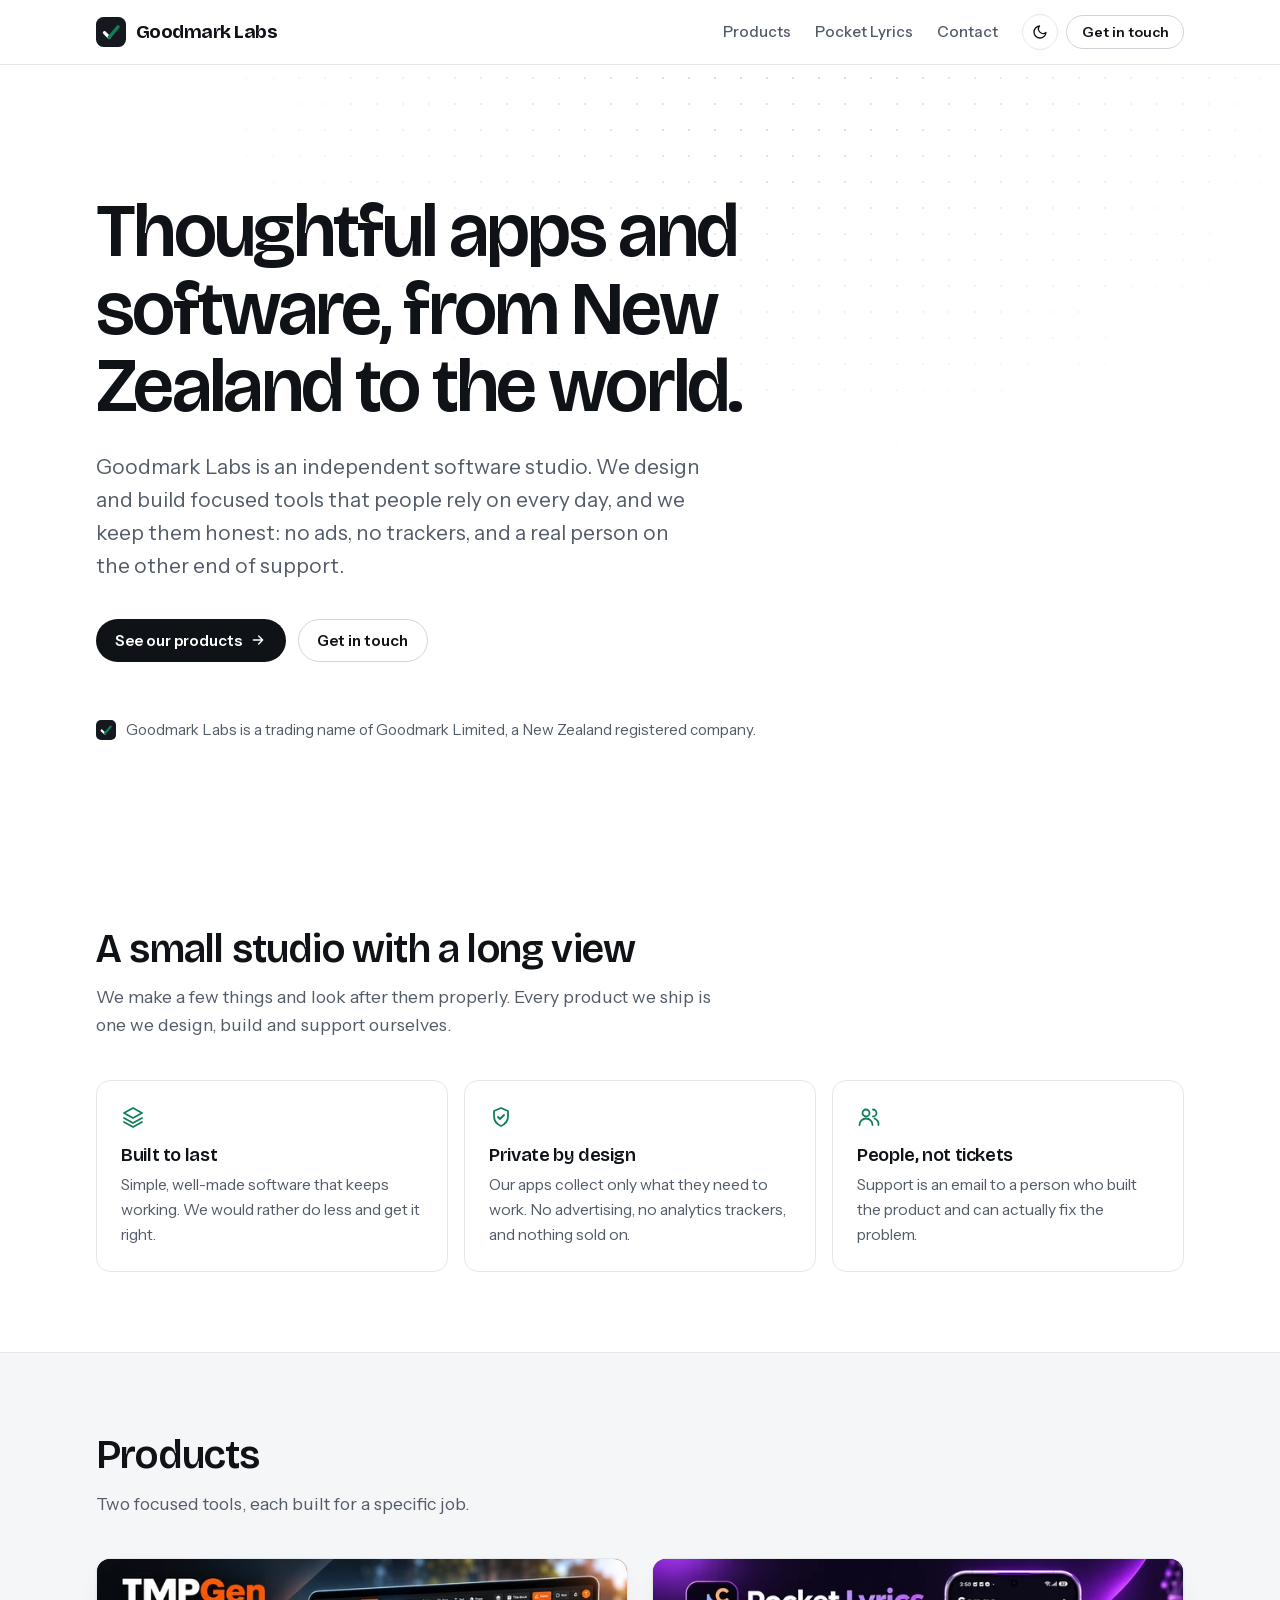
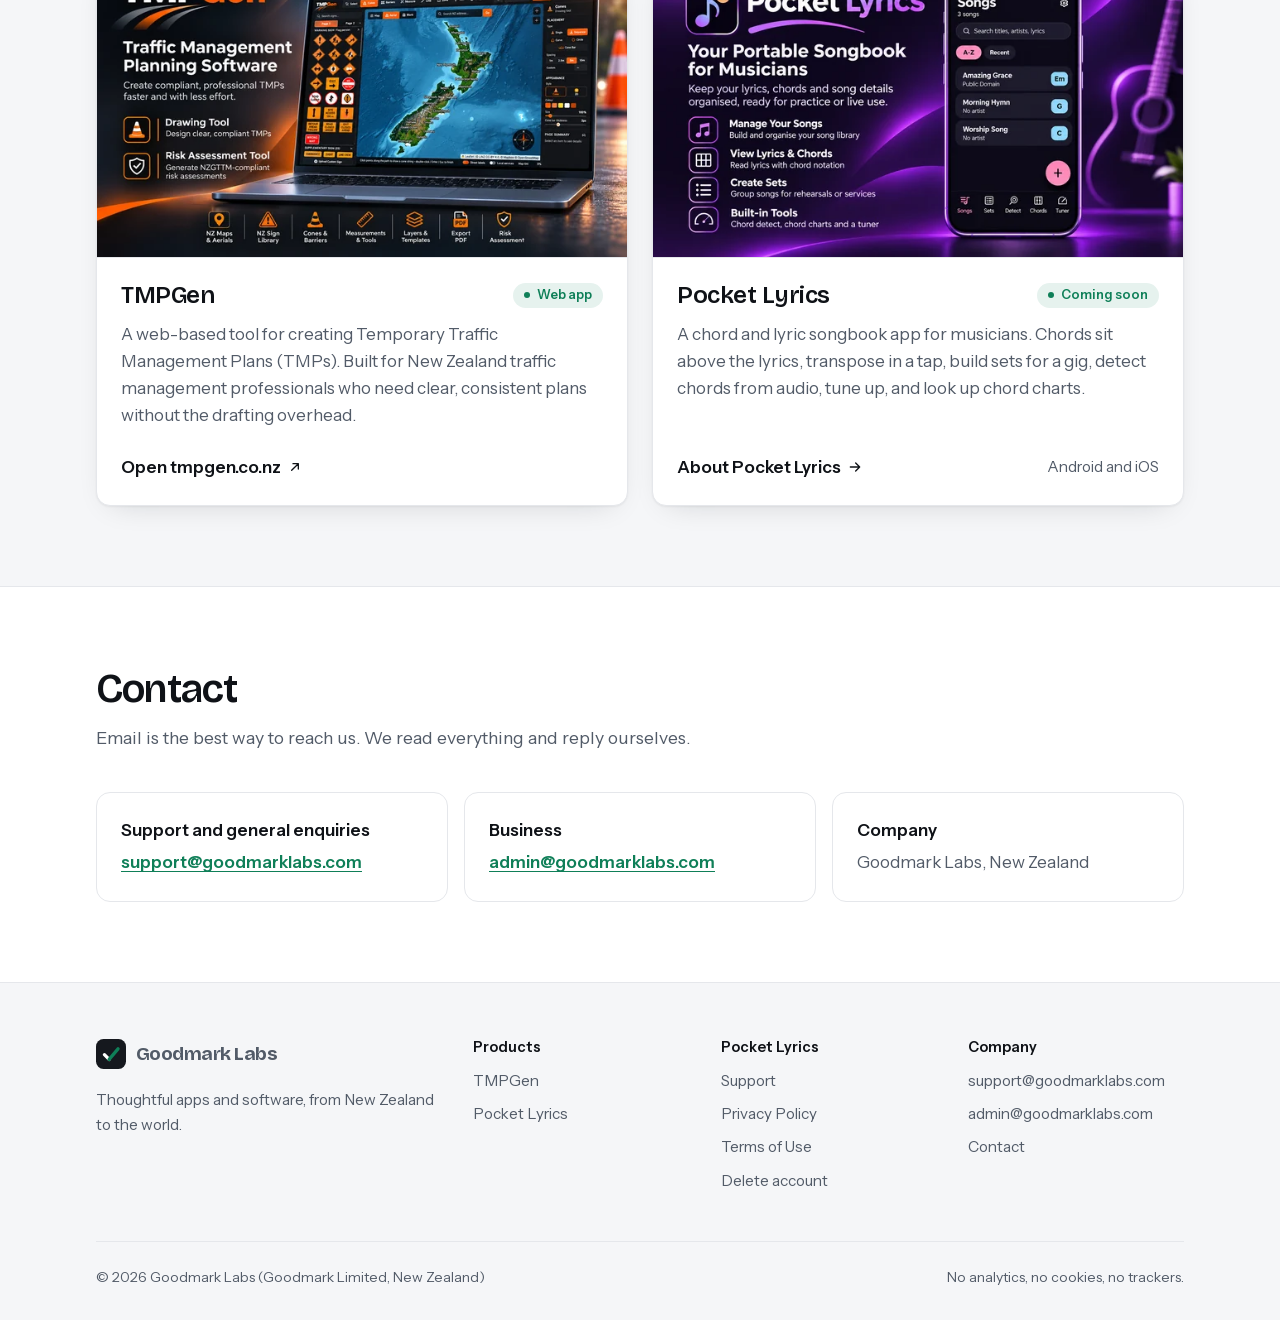
==== index.html @ 32b4519e "Use the Goodmark Labs brand name and publish via GitHub Pages - Call the studio "Goodmark Labs" in t" ====
<!DOCTYPE html>
<html lang="en-NZ">
<head>
  <meta charset="utf-8">
  <meta name="viewport" content="width=device-width, initial-scale=1">
  <title>Goodmark Labs – apps and software from New Zealand</title>
  <meta name="description" content="Goodmark Labs is an independent New Zealand software studio. We build TMPGen for temporary traffic management plans and the Pocket Lyrics songbook app.">
  <link rel="canonical" href="https://goodmarklabs.com/">
  <meta name="color-scheme" content="light dark">
  <meta name="theme-color" content="#ffffff" media="(prefers-color-scheme: light)">
  <meta name="theme-color" content="#0b0d11" media="(prefers-color-scheme: dark)">
  <meta property="og:title" content="Goodmark Labs – apps and software from New Zealand">
  <meta property="og:description" content="Goodmark Labs is an independent New Zealand software studio. We build TMPGen for temporary traffic management plans and the Pocket Lyrics songbook app.">
  <meta property="og:url" content="https://goodmarklabs.com/">
  <meta property="og:image" content="https://goodmarklabs.com/assets/icon-512.png">
  <link rel="icon" href="/favicon.ico" sizes="48x48">
  <link rel="icon" href="/assets/favicon.svg" type="image/svg+xml">
  <link rel="apple-touch-icon" href="/assets/apple-touch-icon.png">
  <link rel="preload" href="/assets/fonts/BricolageGrotesque.woff2" as="font" type="font/woff2" crossorigin>
  <link rel="preload" href="/assets/fonts/InstrumentSans.woff2" as="font" type="font/woff2" crossorigin>
  <script>/* Apply a saved light/dark choice before paint. Stored only in this browser; nothing is sent anywhere. */
  (function(){try{var t=localStorage.getItem("theme");if(t==="light"||t==="dark")document.documentElement.setAttribute("data-theme",t)}catch(e){}})();</script>
  <link rel="stylesheet" href="/assets/site.css?v=20261105">
</head>
<body>
  <a class="skip-link" href="#main">Skip to content</a>
  <header class="site-header">
    <div class="wrap">
      <a class="brand" href="/"><svg class="mark" aria-hidden="true" viewBox="0 0 64 64"><rect class="mark-bg" width="64" height="64" rx="16"/><path class="mark-tick" d="M18 33.5 L28 43.5" fill="none" stroke-width="7" stroke-linecap="round"/><path class="mark-tick-2" d="M28 43.5 L47 21" fill="none" stroke-width="7" stroke-linecap="round"/></svg>Goodmark Labs</a>
      <nav class="site-nav" aria-label="Main">
        <ul>
          <li><a href="/#products">Products</a></li>
          <li><a href="/pocket-lyrics/">Pocket Lyrics</a></li>
          <li><a href="/#contact">Contact</a></li>
        </ul>
      </nav>
      <div class="header-actions">
        <button class="theme-toggle" id="theme-toggle" type="button" aria-label="Switch to dark mode"><svg class="icon-sun" aria-hidden="true" viewBox="0 0 24 24" fill="none" stroke="currentColor" stroke-width="2" stroke-linecap="round"><circle cx="12" cy="12" r="4"/><path d="M12 2v2M12 20v2M4.9 4.9l1.4 1.4M17.7 17.7l1.4 1.4M2 12h2M20 12h2M4.9 19.1l1.4-1.4M17.7 6.3l1.4-1.4"/></svg><svg class="icon-moon" aria-hidden="true" viewBox="0 0 24 24" fill="none" stroke="currentColor" stroke-width="2" stroke-linecap="round" stroke-linejoin="round"><path d="M21 12.8A9 9 0 1 1 11.2 3a7 7 0 0 0 9.8 9.8z"/></svg></button>
        <a class="btn btn-ghost btn-sm" href="mailto:support@goodmarklabs.com">Get in touch</a>
      </div>
    </div>
  </header>
  <main id="main">
    <section class="hero">
      <div class="wrap">
        <h1>Thoughtful apps and software, from New Zealand to the world.</h1>
        <p class="lede">Goodmark Labs is an independent software studio. We design and build focused tools that people rely on every day, and we keep them honest: no ads, no trackers, and a real person on the other end of support.</p>
        <div class="actions">
          <a class="btn btn-primary" href="#products">See our products <svg aria-hidden="true" viewBox="0 0 24 24" fill="none" stroke="currentColor" stroke-width="2" stroke-linecap="round" stroke-linejoin="round"><path d="M5 12h14M13 6l6 6-6 6"/></svg></a>
          <a class="btn btn-ghost" href="mailto:support@goodmarklabs.com">Get in touch</a>
        </div>
        <p class="hero-note"><svg class="mark" aria-hidden="true" viewBox="0 0 64 64"><rect class="mark-bg" width="64" height="64" rx="16"/><path class="mark-tick" d="M18 33.5 L28 43.5" fill="none" stroke-width="7" stroke-linecap="round"/><path class="mark-tick-2" d="M28 43.5 L47 21" fill="none" stroke-width="7" stroke-linecap="round"/></svg> Goodmark Labs is a trading name of Goodmark Limited, a New Zealand registered company.</p>
      </div>
    </section>

    <section class="section" id="about" aria-labelledby="about-h">
      <div class="wrap">
        <div class="section-head">
          <h2 id="about-h">A small studio with a long view</h2>
          <p>We make a few things and look after them properly. Every product we ship is one we design, build and support ourselves.</p>
        </div>
        <ul class="principles">
          <li><svg aria-hidden="true" viewBox="0 0 24 24" fill="none" stroke="currentColor" stroke-width="1.8" stroke-linecap="round" stroke-linejoin="round"><path d="M12 3l9 5-9 5-9-5z"/><path d="M3 13l9 5 9-5"/><path d="M3 17l9 5 9-5"/></svg><h3>Built to last</h3><p>Simple, well-made software that keeps working. We would rather do less and get it right.</p></li>
          <li><svg aria-hidden="true" viewBox="0 0 24 24" fill="none" stroke="currentColor" stroke-width="1.8" stroke-linecap="round" stroke-linejoin="round"><path d="M12 3l7 3v5c0 5-3.5 8.5-7 10-3.5-1.5-7-5-7-10V6z"/><path d="M9 12l2 2 4-4"/></svg><h3>Private by design</h3><p>Our apps collect only what they need to work. No advertising, no analytics trackers, and nothing sold on.</p></li>
          <li><svg aria-hidden="true" viewBox="0 0 24 24" fill="none" stroke="currentColor" stroke-width="1.8" stroke-linecap="round" stroke-linejoin="round"><circle cx="9" cy="8" r="3.5"/><path d="M2.5 20a6.5 6.5 0 0 1 13 0"/><path d="M16 4.5a3.5 3.5 0 0 1 0 7"/><path d="M17.5 13.5a6.5 6.5 0 0 1 4 6.5"/></svg><h3>People, not tickets</h3><p>Support is an email to a person who built the product and can actually fix the problem.</p></li>
        </ul>
      </div>
    </section>

    <section class="section section-alt" id="products" aria-labelledby="products-h">
      <div class="wrap">
        <div class="section-head">
          <h2 id="products-h">Products</h2>
          <p>Two focused tools, each built for a specific job.</p>
        </div>
        <ul class="products">
          <li class="product product--tmpgen">
            <div class="product-art"><picture><source type="image/webp" srcset="/assets/img/tmpgen-640.webp 640w, /assets/img/tmpgen-960.webp 960w, /assets/img/tmpgen-1280.webp 1280w, /assets/img/tmpgen-1664.webp 1664w" sizes="(min-width: 72rem) 33.25rem, (min-width: 48rem) calc(50vw - 2.75rem), calc(100vw - 2.5rem)"><img src="/assets/img/tmpgen-1280.jpg" srcset="/assets/img/tmpgen-640.jpg 640w, /assets/img/tmpgen-1280.jpg 1280w" sizes="(min-width: 72rem) 33.25rem, (min-width: 48rem) calc(50vw - 2.75rem), calc(100vw - 2.5rem)" width="1664" height="936" alt="TMPGen on a laptop: a map of New Zealand with a traffic sign library, cone placement tools and a risk assessment tool." loading="lazy" decoding="async"></picture></div>
            <div class="product-body">
              <div class="product-title"><h3>TMPGen</h3><span class="pill">Web app</span></div>
              <p>A web-based tool for creating Temporary Traffic Management Plans (TMPs). Built for New Zealand traffic management professionals who need clear, consistent plans without the drafting overhead.</p>
              <div class="product-foot">
                <a class="arrow-link stretch" href="https://tmpgen.co.nz">Open tmpgen.co.nz <svg aria-hidden="true" viewBox="0 0 24 24" fill="none" stroke="currentColor" stroke-width="2" stroke-linecap="round" stroke-linejoin="round"><path d="M7 17L17 7M9 7h8v8"/></svg></a>
              </div>
            </div>
          </li>
          <li class="product product--pl">
            <div class="product-art"><picture><source type="image/webp" srcset="/assets/img/pocket-lyrics-640.webp 640w, /assets/img/pocket-lyrics-960.webp 960w, /assets/img/pocket-lyrics-1280.webp 1280w, /assets/img/pocket-lyrics-1664.webp 1664w" sizes="(min-width: 72rem) 33.25rem, (min-width: 48rem) calc(50vw - 2.75rem), calc(100vw - 2.5rem)"><img src="/assets/img/pocket-lyrics-1280.jpg" srcset="/assets/img/pocket-lyrics-640.jpg 640w, /assets/img/pocket-lyrics-1280.jpg 1280w" sizes="(min-width: 72rem) 33.25rem, (min-width: 48rem) calc(50vw - 2.75rem), calc(100vw - 2.5rem)" width="1664" height="936" alt="A phone running Pocket Lyrics showing the song list, next to the app name and its main features: manage songs, view lyrics and chords, create sets, built-in tools." loading="lazy" decoding="async"></picture></div>
            <div class="product-body">
              <div class="product-title"><h3>Pocket Lyrics</h3><span class="pill">Coming soon</span></div>
              <p>A chord and lyric songbook app for musicians. Chords sit above the lyrics, transpose in a tap, build sets for a gig, detect chords from audio, tune up, and look up chord charts.</p>
              <div class="product-foot">
                <a class="arrow-link stretch" href="/pocket-lyrics/">About Pocket Lyrics <svg aria-hidden="true" viewBox="0 0 24 24" fill="none" stroke="currentColor" stroke-width="2" stroke-linecap="round" stroke-linejoin="round"><path d="M5 12h14M13 6l6 6-6 6"/></svg></a>
                <span class="effective">Android and iOS</span>
              </div>
            </div>
          </li>
        </ul>
      </div>
    </section>

    <section class="section" id="contact" aria-labelledby="contact-h">
      <div class="wrap">
        <div class="section-head">
          <h2 id="contact-h">Contact</h2>
          <p>Email is the best way to reach us. We read everything and reply ourselves.</p>
        </div>
        <dl class="contact-grid">
          <div>
            <dt>Support and general enquiries</dt>
            <dd><a href="mailto:support@goodmarklabs.com">support@goodmarklabs.com</a></dd>
          </div>
          <div>
            <dt>Business</dt>
            <dd><a href="mailto:admin@goodmarklabs.com">admin@goodmarklabs.com</a></dd>
          </div>
          <div>
            <dt>Company</dt>
            <dd>Goodmark Labs, New Zealand</dd>
          </div>
        </dl>
      </div>
    </section>
  </main>
  <footer class="site-footer">
    <div class="wrap">
      <div class="footer-grid">
        <div class="footer-brand">
          <a class="brand" href="/"><svg class="mark" aria-hidden="true" viewBox="0 0 64 64"><rect class="mark-bg" width="64" height="64" rx="16"/><path class="mark-tick" d="M18 33.5 L28 43.5" fill="none" stroke-width="7" stroke-linecap="round"/><path class="mark-tick-2" d="M28 43.5 L47 21" fill="none" stroke-width="7" stroke-linecap="round"/></svg>Goodmark Labs</a>
          <p>Thoughtful apps and software, from New Zealand to the world.</p>
        </div>
        <div>
          <h4>Products</h4>
          <ul>
            <li><a href="https://tmpgen.co.nz">TMPGen</a></li>
            <li><a href="/pocket-lyrics/">Pocket Lyrics</a></li>
          </ul>
        </div>
        <div>
          <h4>Pocket Lyrics</h4>
          <ul>
            <li><a href="/pocket-lyrics/support/">Support</a></li>
            <li><a href="/pocket-lyrics/privacy/">Privacy Policy</a></li>
            <li><a href="/pocket-lyrics/terms/">Terms of Use</a></li>
            <li><a href="/pocket-lyrics/delete-account/">Delete account</a></li>
          </ul>
        </div>
        <div>
          <h4>Company</h4>
          <ul>
            <li><a href="mailto:support@goodmarklabs.com">support@goodmarklabs.com</a></li>
            <li><a href="mailto:admin@goodmarklabs.com">admin@goodmarklabs.com</a></li>
            <li><a href="/#contact">Contact</a></li>
          </ul>
        </div>
      </div>
      <div class="footer-bottom">
        <p>&copy; 2026 Goodmark Labs (Goodmark Limited, New Zealand)</p>
        <p>No analytics, no cookies, no trackers.</p>
      </div>
    </div>
  </footer>
  <script>/* Light/dark toggle. The choice is kept in this browser's localStorage only. */
  (function(){var b=document.getElementById("theme-toggle");if(!b)return;var r=document.documentElement;
  function dark(){var t=r.getAttribute("data-theme");return t?t==="dark":matchMedia("(prefers-color-scheme: dark)").matches}
  function label(){b.setAttribute("aria-label",dark()?"Switch to light mode":"Switch to dark mode")}
  b.addEventListener("click",function(){var n=dark()?"light":"dark";r.setAttribute("data-theme",n);try{localStorage.setItem("theme",n)}catch(e){}label()});label()})();</script>
</body>
</html>
---- assets/site.css ----
/* Goodmark Limited — site styles. Plain CSS, no build step. */

@font-face {
  font-family: "Bricolage Grotesque";
  src: url("/assets/fonts/BricolageGrotesque.woff2") format("woff2");
  font-weight: 200 800;
  font-stretch: 75% 100%;
  font-display: swap;
}
@font-face {
  font-family: "Instrument Sans";
  src: url("/assets/fonts/InstrumentSans.woff2") format("woff2");
  font-weight: 400 700;
  font-stretch: 75% 100%;
  font-display: swap;
}

:root {
  --bg: #ffffff;
  --bg-2: #f5f6f8;
  --surface: #ffffff;
  --text: #0f1217;
  --text-2: #525b68;
  --border: #e5e7eb;
  --border-2: #cfd4db;
  --accent: #0f7f58;
  --accent-ink: #ffffff;
  --accent-soft: rgba(15, 127, 88, 0.1);
  --logo-bg: #15181e;
  --logo-fg: #ffffff;
  --shadow: 0 1px 2px rgba(15, 18, 23, 0.05), 0 10px 30px -16px rgba(15, 18, 23, 0.2);
  --shadow-lg: 0 2px 4px rgba(15, 18, 23, 0.05), 0 24px 48px -20px rgba(15, 18, 23, 0.3);
  --pl-charcoal: #1c1d22;
  --pl-charcoal-2: #26272e;
  --pl-lavender: #c3b4f0;
  --pl-lavender-ink: #6650b4;
  --pl-peach: #fbc59c;
  --pl-peach-ink: #a2561f;
  --pl-text: #f3f1fa;
  --pl-muted: #b3b0c2;
  --font-display: "Bricolage Grotesque", "Helvetica Neue", Arial, sans-serif;
  --font-body: "Instrument Sans", -apple-system, BlinkMacSystemFont, "Segoe UI", Roboto, sans-serif;
  --radius: 14px;
  --radius-sm: 8px;
  --measure: 44rem;
  --wide: 72rem;
  color-scheme: light;
}

/* Dark theme: system preference unless the toggle overrides it */
@media (prefers-color-scheme: dark) {
  :root:not([data-theme="light"]) {
    --bg: #0b0d11;
    --bg-2: #10131a;
    --surface: #14181f;
    --text: #eceef2;
    --text-2: #9aa3b2;
    --border: #232832;
    --border-2: #333a47;
    --accent: #3fd49a;
    --accent-ink: #06140e;
    --accent-soft: rgba(63, 212, 154, 0.12);
    --logo-bg: #f2f3f5;
    --logo-fg: #15181e;
    --shadow: 0 1px 2px rgba(0, 0, 0, 0.4), 0 10px 30px -16px rgba(0, 0, 0, 0.6);
    --shadow-lg: 0 2px 4px rgba(0, 0, 0, 0.4), 0 24px 48px -20px rgba(0, 0, 0, 0.7);
    color-scheme: dark;
  }
}
:root[data-theme="dark"] {
  --bg: #0b0d11;
  --bg-2: #10131a;
  --surface: #14181f;
  --text: #eceef2;
  --text-2: #9aa3b2;
  --border: #232832;
  --border-2: #333a47;
  --accent: #3fd49a;
  --accent-ink: #06140e;
  --accent-soft: rgba(63, 212, 154, 0.12);
  --logo-bg: #f2f3f5;
  --logo-fg: #15181e;
  --shadow: 0 1px 2px rgba(0, 0, 0, 0.4), 0 10px 30px -16px rgba(0, 0, 0, 0.6);
  --shadow-lg: 0 2px 4px rgba(0, 0, 0, 0.4), 0 24px 48px -20px rgba(0, 0, 0, 0.7);
  color-scheme: dark;
}

/* ---------- Base ---------- */
*, *::before, *::after { box-sizing: border-box; }
html { -webkit-text-size-adjust: 100%; scroll-behavior: smooth; scroll-padding-top: 5rem; }
@media (prefers-reduced-motion: reduce) { html { scroll-behavior: auto; } }

body {
  margin: 0;
  background: var(--bg);
  color: var(--text);
  font-family: var(--font-body);
  font-size: 1.0625rem;
  line-height: 1.6;
  min-height: 100vh;
  display: flex;
  flex-direction: column;
  -webkit-font-smoothing: antialiased;
}
h1, h2, h3, h4 {
  font-family: var(--font-display);
  font-optical-sizing: auto;
  font-weight: 600;
  letter-spacing: -0.02em;
  line-height: 1.12;
  margin: 0;
  text-wrap: balance;
}
p { margin: 0; }
a { color: var(--accent); text-decoration-thickness: 1px; text-underline-offset: 0.18em; }
a:hover { text-decoration-thickness: 2px; }
:focus-visible { outline: 2px solid var(--accent); outline-offset: 3px; border-radius: 4px; }
img, svg { display: block; max-width: 100%; }
button { font: inherit; color: inherit; }

.skip-link {
  position: absolute; left: 1rem; top: -4rem; z-index: 50;
  background: var(--surface); color: var(--text);
  padding: 0.5rem 0.75rem; border: 1px solid var(--border); border-radius: var(--radius-sm);
}
.skip-link:focus { top: 1rem; }

.wrap { width: 100%; max-width: var(--wide); margin: 0 auto; padding: 0 1.25rem; }
@media (min-width: 48rem) { .wrap { padding: 0 2rem; } }

.lede { color: var(--text-2); font-size: 1.15rem; max-width: 36rem; }
.lede a { color: inherit; }

/* ---------- Buttons ---------- */
.btn {
  display: inline-flex; align-items: center; gap: 0.5rem;
  font-weight: 600; font-size: 0.95rem; line-height: 1;
  padding: 0.8rem 1.15rem; border-radius: 999px;
  text-decoration: none; border: 1px solid transparent;
  transition: transform 0.18s ease, background-color 0.18s ease, border-color 0.18s ease, box-shadow 0.18s ease;
  cursor: pointer;
}
.btn:hover { transform: translateY(-1px); text-decoration: none; }
.btn:active { transform: translateY(0); }
.btn-primary { background: var(--text); color: var(--bg); }
.btn-primary:hover { box-shadow: var(--shadow); }
.btn-ghost { background: transparent; color: var(--text); border-color: var(--border-2); }
.btn-ghost:hover { background: var(--bg-2); border-color: var(--text-2); }
.btn-sm { padding: 0.55rem 0.9rem; font-size: 0.875rem; }
.btn svg { width: 16px; height: 16px; }

.arrow-link {
  display: inline-flex; align-items: center; gap: 0.35rem;
  font-weight: 600; text-decoration: none; color: var(--text);
}
.arrow-link svg { width: 16px; height: 16px; transition: transform 0.18s ease; }
.arrow-link:hover svg { transform: translateX(3px); }
.arrow-link:hover { text-decoration: underline; }

.pill {
  display: inline-flex; align-items: center; gap: 0.4rem;
  font-size: 0.8rem; font-weight: 600; line-height: 1;
  padding: 0.4rem 0.7rem; border-radius: 999px;
  background: var(--accent-soft); color: var(--accent);
}
.pill::before { content: ""; width: 6px; height: 6px; border-radius: 50%; background: currentColor; }

/* ---------- Header ---------- */
.site-header {
  position: sticky; top: 0; z-index: 20;
  background: color-mix(in srgb, var(--bg) 82%, transparent);
  -webkit-backdrop-filter: saturate(160%) blur(12px);
  backdrop-filter: saturate(160%) blur(12px);
  border-bottom: 1px solid var(--border);
}
@supports not (background: color-mix(in srgb, red 50%, blue)) { .site-header { background: var(--bg); } }
.site-header .wrap {
  display: flex; flex-wrap: wrap; align-items: center; gap: 0.5rem 1.5rem;
  min-height: 4rem; padding-top: 0.6rem; padding-bottom: 0.6rem;
}
.brand {
  display: inline-flex; align-items: center; gap: 0.6rem;
  color: var(--text); text-decoration: none;
  font-family: var(--font-display); font-weight: 700; font-size: 1.2rem; letter-spacing: -0.025em;
  margin-right: auto;
}
.brand .mark { width: 30px; height: 30px; }
.mark .mark-bg { fill: var(--logo-bg); }
.mark .mark-tick { stroke: var(--logo-fg); }
.mark .mark-tick-2 { stroke: var(--accent); }
.site-nav ul { list-style: none; margin: 0; padding: 0; display: flex; flex-wrap: wrap; gap: 0.25rem 1.5rem; }
.site-nav a { color: var(--text-2); text-decoration: none; font-size: 0.95rem; font-weight: 500; transition: color 0.15s ease; }
.site-nav a:hover, .site-nav a[aria-current="page"] { color: var(--text); }
.header-actions { display: flex; align-items: center; gap: 0.5rem; }
@media (max-width: 40rem) { .header-actions .btn { display: none; } }

.theme-toggle {
  width: 36px; height: 36px; border-radius: 999px;
  border: 1px solid var(--border); background: transparent;
  display: inline-grid; place-items: center; cursor: pointer;
  transition: background-color 0.15s ease, border-color 0.15s ease;
}
.theme-toggle:hover { background: var(--bg-2); border-color: var(--border-2); }
.theme-toggle svg { width: 16px; height: 16px; grid-area: 1 / 1; }
.theme-toggle .icon-sun { display: none; }
@media (prefers-color-scheme: dark) {
  :root:not([data-theme="light"]) .theme-toggle .icon-sun { display: block; }
  :root:not([data-theme="light"]) .theme-toggle .icon-moon { display: none; }
}
:root[data-theme="dark"] .theme-toggle .icon-sun { display: block; }
:root[data-theme="dark"] .theme-toggle .icon-moon { display: none; }

main { flex: 1; }

/* ---------- Home: hero ---------- */
.hero {
  position: relative; overflow: hidden;
  padding: 6rem 0 5rem;
}
@media (min-width: 48rem) { .hero { padding: 8rem 0 6.5rem; } }
.hero::before {
  content: ""; position: absolute; inset: 0; z-index: 0; pointer-events: none;
  background-image: radial-gradient(var(--border-2) 1px, transparent 1.5px);
  background-size: 26px 26px;
  -webkit-mask-image: radial-gradient(ellipse 70% 80% at 60% 0%, #000 10%, transparent 70%);
  mask-image: radial-gradient(ellipse 70% 80% at 60% 0%, #000 10%, transparent 70%);
  opacity: 0.7;
}
.hero .wrap { position: relative; z-index: 1; }
.hero h1 {
  font-size: clamp(2.5rem, 1.4rem + 5vw, 4.75rem);
  font-weight: 600; letter-spacing: -0.035em; line-height: 1.02;
  max-width: 16ch; margin-bottom: 1.5rem;
}
.hero .lede { font-size: clamp(1.1rem, 1rem + 0.5vw, 1.3rem); max-width: 38rem; margin-bottom: 2.25rem; }
.hero .actions { display: flex; flex-wrap: wrap; gap: 0.75rem; }
.hero-note { margin-top: 3.5rem; color: var(--text-2); font-size: 0.95rem; display: flex; align-items: center; gap: 0.6rem; }
.hero-note .mark { width: 20px; height: 20px; }

@keyframes rise { from { opacity: 0; transform: translateY(14px); } to { opacity: 1; transform: none; } }
.hero .wrap > * { animation: rise 0.7s cubic-bezier(0.2, 0.7, 0.2, 1) both; }
.hero .wrap > :nth-child(2) { animation-delay: 0.08s; }
.hero .wrap > :nth-child(3) { animation-delay: 0.16s; }
.hero .wrap > :nth-child(4) { animation-delay: 0.3s; }
@media (prefers-reduced-motion: reduce) {
  .hero .wrap > * { animation: none; }
  .btn, .arrow-link svg, .product, .feature, .link-card { transition: none !important; }
}

/* ---------- Sections ---------- */
.section { padding: 5rem 0; }
.section + .section { border-top: 1px solid var(--border); }
.section-head { max-width: 40rem; margin-bottom: 2.5rem; }
.section-head h2 { font-size: clamp(1.75rem, 1.2rem + 2vw, 2.5rem); margin-bottom: 0.75rem; }
.section-head p { color: var(--text-2); font-size: 1.1rem; }
.section-alt { background: var(--bg-2); }

/* Principles */
.principles {
  list-style: none; margin: 0; padding: 0;
  display: grid; gap: 1rem;
  grid-template-columns: repeat(auto-fit, minmax(min(100%, 16rem), 1fr));
}
.principles li {
  padding: 1.5rem; border: 1px solid var(--border); border-radius: var(--radius); background: var(--surface);
}
.principles svg { width: 24px; height: 24px; color: var(--accent); margin-bottom: 1rem; }
.principles h3 { font-size: 1.15rem; margin-bottom: 0.4rem; }
.principles p { color: var(--text-2); font-size: 0.98rem; }

/* Product cards */
.products {
  list-style: none; margin: 0; padding: 0;
  display: grid; gap: 1.5rem;
  grid-template-columns: repeat(auto-fit, minmax(min(100%, 22rem), 1fr));
}
.product {
  position: relative; display: flex; flex-direction: column;
  border: 1px solid var(--border); border-radius: var(--radius); background: var(--surface);
  overflow: hidden; box-shadow: var(--shadow);
  transition: transform 0.25s cubic-bezier(0.2, 0.7, 0.2, 1), box-shadow 0.25s ease, border-color 0.25s ease;
}
.product:hover { transform: translateY(-3px); box-shadow: var(--shadow-lg); border-color: var(--border-2); }
/* Product image: shown whole, at its own 16:9 ratio, never stretched or cropped */
.product-art { background: var(--pl-charcoal); border-bottom: 1px solid var(--border); }
.product-art picture { display: block; }
.product-art img { display: block; width: 100%; height: auto; aspect-ratio: 16 / 9; object-fit: contain; }
.product-body { padding: 1.5rem; display: flex; flex-direction: column; gap: 0.75rem; flex: 1; }
.product-title { display: flex; align-items: center; justify-content: space-between; gap: 1rem; }
.product-title h3 { font-size: 1.5rem; }
.product-body p { color: var(--text-2); }
.product-foot { margin-top: auto; padding-top: 0.75rem; display: flex; flex-wrap: wrap; align-items: center; justify-content: space-between; gap: 0.75rem; }
.product .stretch::after { content: ""; position: absolute; inset: 0; }
.product .stretch { position: static; }
.product .stretch::after { z-index: 1; }
.product-foot > *:not(.stretch) { position: relative; z-index: 2; }

/* Contact */
.contact-grid {
  display: grid; gap: 1rem; margin: 0;
  grid-template-columns: repeat(auto-fit, minmax(min(100%, 16rem), 1fr));
}
.contact-grid > div { padding: 1.5rem; border: 1px solid var(--border); border-radius: var(--radius); background: var(--surface); }
.contact-grid dt { font-weight: 600; margin-bottom: 0.35rem; }
.contact-grid dd { margin: 0; color: var(--text-2); }
.contact-grid dd a { font-weight: 600; word-break: break-all; }

/* ---------- Footer ---------- */
.site-footer { border-top: 1px solid var(--border); background: var(--bg-2); padding: 3.5rem 0 2rem; font-size: 0.95rem; }
.footer-grid { display: grid; gap: 2.5rem 2rem; grid-template-columns: 1fr; margin-bottom: 3rem; }
@media (min-width: 48rem) { .footer-grid { grid-template-columns: 1.6fr 1fr 1fr 1fr; } }
.footer-brand p { color: var(--text-2); max-width: 22rem; margin-top: 0.75rem; }
.site-footer h4 { font-family: var(--font-body); font-size: 0.9rem; font-weight: 600; letter-spacing: 0; margin-bottom: 0.9rem; }
.site-footer ul { list-style: none; margin: 0; padding: 0; display: grid; gap: 0.55rem; }
.site-footer a { color: var(--text-2); text-decoration: none; }
.site-footer a:hover { color: var(--text); text-decoration: underline; }
.footer-bottom { border-top: 1px solid var(--border); padding-top: 1.5rem; display: flex; flex-wrap: wrap; justify-content: space-between; gap: 0.5rem 1.5rem; color: var(--text-2); font-size: 0.875rem; }
.footer-bottom p { text-wrap: balance; }

/* ---------- Pocket Lyrics page ---------- */
.pl-hero { background: var(--pl-charcoal); color: var(--pl-text); position: relative; overflow: hidden; }
.pl-hero::before {
  content: ""; position: absolute; inset: 0; pointer-events: none;
  background:
    radial-gradient(50% 60% at 15% 0%, rgba(195, 180, 240, 0.22), transparent 70%),
    radial-gradient(40% 50% at 90% 100%, rgba(251, 197, 156, 0.16), transparent 70%);
}
.pl-hero .wrap {
  position: relative; display: grid; gap: 3rem; align-items: center;
  padding-top: 5rem; padding-bottom: 5rem;
}
@media (min-width: 56rem) { .pl-hero .wrap { grid-template-columns: 1.1fr 0.9fr; padding-top: 6rem; padding-bottom: 6rem; } }
.pl-hero .crumbs, .pl-hero .crumbs a { color: var(--pl-muted); }
.pl-hero .app-icon { width: 72px; height: 72px; border-radius: 18px; box-shadow: 0 10px 30px -10px rgba(0, 0, 0, 0.6); margin-bottom: 1.5rem; }
.pl-hero h1 { font-size: clamp(2.5rem, 1.5rem + 4vw, 4rem); letter-spacing: -0.035em; margin-bottom: 1rem; color: #fff; }
.pl-hero .lede { color: var(--pl-muted); margin-bottom: 1.75rem; }
.pl-hero .actions { display: flex; flex-wrap: wrap; align-items: center; gap: 0.75rem; }
.pl-pill { background: rgba(251, 197, 156, 0.16); color: var(--pl-peach); }
.pl-hero .btn-ghost { color: #fff; border-color: rgba(255, 255, 255, 0.25); }
.pl-hero .btn-ghost:hover { background: rgba(255, 255, 255, 0.08); border-color: rgba(255, 255, 255, 0.5); }

.hero-shot {
  margin: 0; width: 100%; justify-self: center;
  border-radius: 18px; overflow: hidden; background: var(--pl-charcoal);
  border: 1px solid rgba(255, 255, 255, 0.12);
  box-shadow: 0 30px 60px -30px rgba(0, 0, 0, 0.8);
}
.hero-shot picture { display: block; }
.hero-shot img { display: block; width: 100%; height: auto; aspect-ratio: 16 / 9; object-fit: contain; }

.features {
  list-style: none; margin: 0; padding: 0;
  display: grid; gap: 1rem;
  grid-template-columns: repeat(auto-fit, minmax(min(100%, 15rem), 1fr));
}
@media (min-width: 56rem) { .features { grid-template-columns: repeat(3, 1fr); } }
.feature {
  padding: 1.5rem; border: 1px solid var(--border); border-radius: var(--radius); background: var(--surface);
  transition: border-color 0.2s ease, transform 0.2s ease;
}
.feature:hover { border-color: var(--pl-lavender-ink); transform: translateY(-2px); }
.feature svg { width: 26px; height: 26px; color: var(--pl-lavender-ink); margin-bottom: 1rem; }
.feature h3 { font-size: 1.1rem; margin-bottom: 0.35rem; }
.feature p { color: var(--text-2); font-size: 0.98rem; }
@media (prefers-color-scheme: dark) { :root:not([data-theme="light"]) .feature svg { color: var(--pl-lavender); } :root:not([data-theme="light"]) .feature:hover { border-color: var(--pl-lavender); } }
:root[data-theme="dark"] .feature svg { color: var(--pl-lavender); }
:root[data-theme="dark"] .feature:hover { border-color: var(--pl-lavender); }

.callout {
  background: var(--pl-charcoal); color: var(--pl-text);
  border-radius: var(--radius); padding: 2.5rem; position: relative; overflow: hidden;
  display: grid; gap: 1.5rem; align-items: center;
}
@media (min-width: 48rem) { .callout { grid-template-columns: 1fr auto; padding: 3rem; } }
.callout::before { content: ""; position: absolute; inset: 0; pointer-events: none; background: radial-gradient(50% 80% at 100% 0%, rgba(195, 180, 240, 0.2), transparent 70%); }
.callout > * { position: relative; }
.callout h2 { color: #fff; font-size: clamp(1.5rem, 1.2rem + 1.5vw, 2.1rem); margin-bottom: 0.5rem; }
.callout p { color: var(--pl-muted); max-width: 34rem; }
.callout .platforms { display: flex; gap: 0.75rem; flex-wrap: wrap; }
.platform {
  display: inline-flex; align-items: center; gap: 0.5rem;
  padding: 0.7rem 1rem; border-radius: 999px; font-weight: 600; font-size: 0.95rem;
  background: rgba(255, 255, 255, 0.06); border: 1px solid rgba(255, 255, 255, 0.14); color: #fff;
}
.platform svg { width: 18px; height: 18px; }

.link-cards {
  list-style: none; margin: 0; padding: 0;
  display: grid; gap: 1rem;
  grid-template-columns: repeat(auto-fit, minmax(min(100%, 13rem), 1fr));
}
.link-card {
  display: block; padding: 1.25rem; border: 1px solid var(--border); border-radius: var(--radius); background: var(--surface);
  text-decoration: none; color: var(--text); font-weight: 600;
  transition: border-color 0.2s ease, transform 0.2s ease, box-shadow 0.2s ease;
}
.link-card:hover { border-color: var(--border-2); transform: translateY(-2px); box-shadow: var(--shadow); text-decoration: none; }
.link-card small { display: block; font-weight: 400; color: var(--text-2); margin-top: 0.3rem; }

/* ---------- Document pages (legal, support) ---------- */
.doc-head { padding: 4rem 0 2.5rem; border-bottom: 1px solid var(--border); background: var(--bg-2); }
.doc-head h1 { font-size: clamp(2rem, 1.3rem + 2.5vw, 3rem); margin: 0.75rem 0 0.75rem; }
.doc-head .lede { max-width: 42rem; }
.effective { color: var(--text-2); font-size: 0.95rem; }
.doc-head .effective + .lede { margin-top: 1rem; }
.crumbs { list-style: none; margin: 0; padding: 0; display: flex; flex-wrap: wrap; gap: 0.25rem 0.5rem; font-size: 0.9rem; color: var(--text-2); }
.crumbs li + li::before { content: "/"; margin-right: 0.5rem; opacity: 0.4; }
.crumbs a { color: var(--text-2); text-decoration: none; }
.crumbs a:hover { color: var(--text); text-decoration: underline; }

.doc-layout { display: grid; gap: 3rem; padding-top: 3rem; padding-bottom: 5rem; }
@media (min-width: 60rem) { .doc-layout { grid-template-columns: 15rem minmax(0, var(--measure)); gap: 4rem; } }
.toc { align-self: start; }
@media (min-width: 60rem) { .toc { position: sticky; top: 5.5rem; } }
.toc h2 { font-family: var(--font-body); font-size: 0.85rem; font-weight: 600; letter-spacing: 0; color: var(--text-2); margin-bottom: 0.75rem; }
.toc ol { list-style: none; margin: 0; padding: 0; display: grid; gap: 0.15rem; border-left: 1px solid var(--border); }
.toc a {
  display: block; padding: 0.3rem 0 0.3rem 1rem; margin-left: -1px;
  color: var(--text-2); text-decoration: none; font-size: 0.92rem; border-left: 2px solid transparent;
  transition: color 0.15s ease, border-color 0.15s ease;
}
.toc a:hover { color: var(--text); border-left-color: var(--accent); }
@media (max-width: 59.99rem) { .toc ol { columns: 2; column-gap: 2rem; display: block; } .toc li { break-inside: avoid; } }
@media (max-width: 32rem) { .toc ol { columns: 1; } }

.doc { max-width: var(--measure); min-width: 0; }
.doc h2 { font-size: 1.5rem; margin: 2.75rem 0 0.9rem; }
.doc h2:first-child { margin-top: 0; }
.doc h3 { font-size: 1.1rem; margin: 1.75rem 0 0.5rem; }
.doc p, .doc ul, .doc ol { margin: 0 0 1rem; }
.doc ul, .doc ol { padding-left: 1.4rem; }
.doc li { margin-bottom: 0.4rem; }
.doc .summary {
  background: var(--surface); border: 1px solid var(--border); border-left: 3px solid var(--accent);
  border-radius: var(--radius-sm); padding: 1.1rem 1.25rem; margin: 0 0 2rem;
}
.doc .contact-block { line-height: 1.6; }

/* FAQ */
.faq { display: grid; gap: 0.75rem; margin: 0 0 1.5rem; }
.faq details { border: 1px solid var(--border); border-radius: var(--radius-sm); background: var(--surface); }
.faq summary {
  cursor: pointer; list-style: none; padding: 1rem 1.25rem; font-weight: 600;
  display: flex; justify-content: space-between; align-items: center; gap: 1rem;
}
.faq summary::-webkit-details-marker { display: none; }
.faq summary::after {
  content: ""; width: 10px; height: 10px; flex: none;
  border-right: 2px solid var(--text-2); border-bottom: 2px solid var(--text-2);
  transform: rotate(45deg); transition: transform 0.2s ease; margin-top: -4px;
}
.faq details[open] summary::after { transform: rotate(-135deg); margin-top: 4px; }
.faq details > div { padding: 0 1.25rem 1.1rem; color: var(--text-2); }
.faq details > div p:last-child { margin-bottom: 0; }

/* 404 */
.notfound { padding: 7rem 0; }
.notfound .code { font-family: var(--font-display); font-size: clamp(4rem, 2rem + 10vw, 8rem); font-weight: 700; letter-spacing: -0.05em; line-height: 1; color: var(--border-2); }
.notfound h1 { font-size: clamp(1.75rem, 1.2rem + 2vw, 2.5rem); margin: 0.5rem 0 1rem; }
.notfound ul { list-style: none; padding: 0; margin: 1.5rem 0 0; display: flex; flex-wrap: wrap; gap: 0.75rem; }

@media print {
  .site-header, .site-footer, .skip-link, .toc { display: none; }
  body { background: #fff; color: #000; }
  a { color: #000; }
  .doc-layout { display: block; }
}

@media (min-width: 60rem) { .doc-layout--single { grid-template-columns: minmax(0, var(--measure)); } }
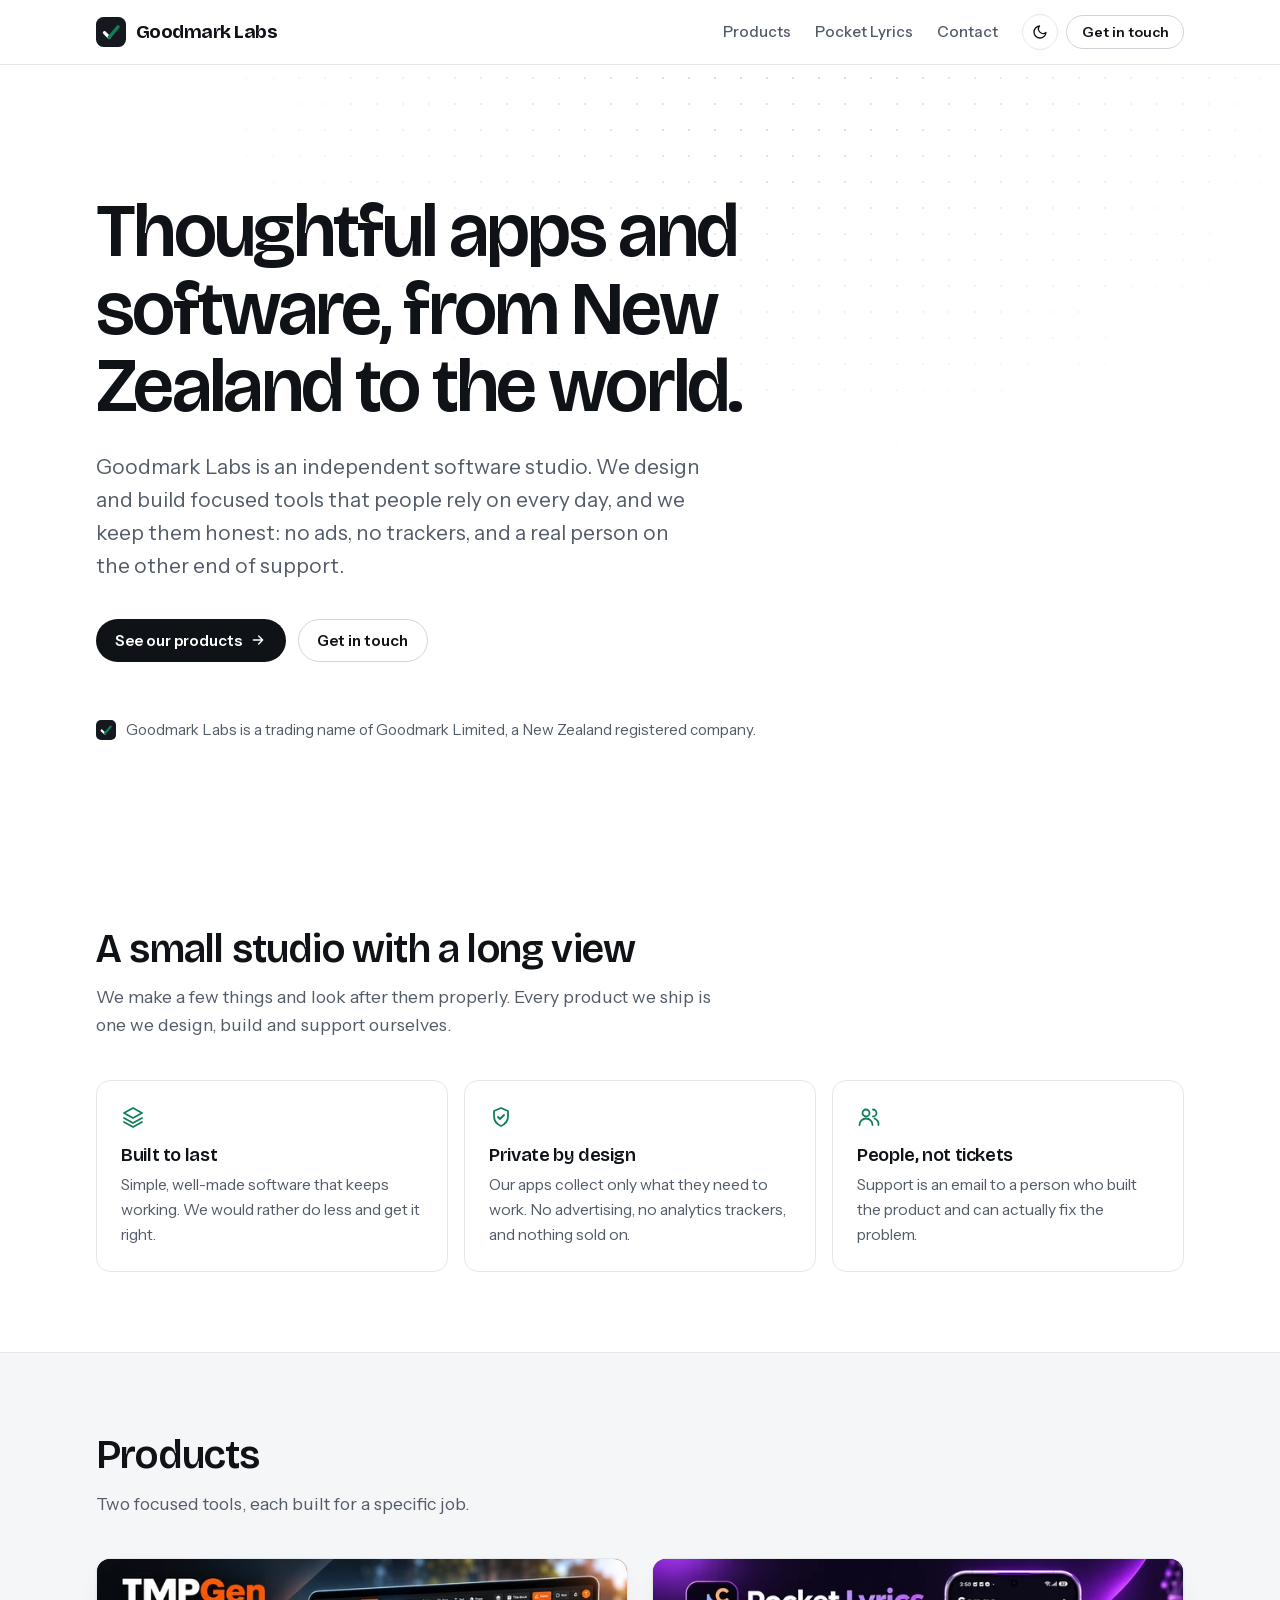
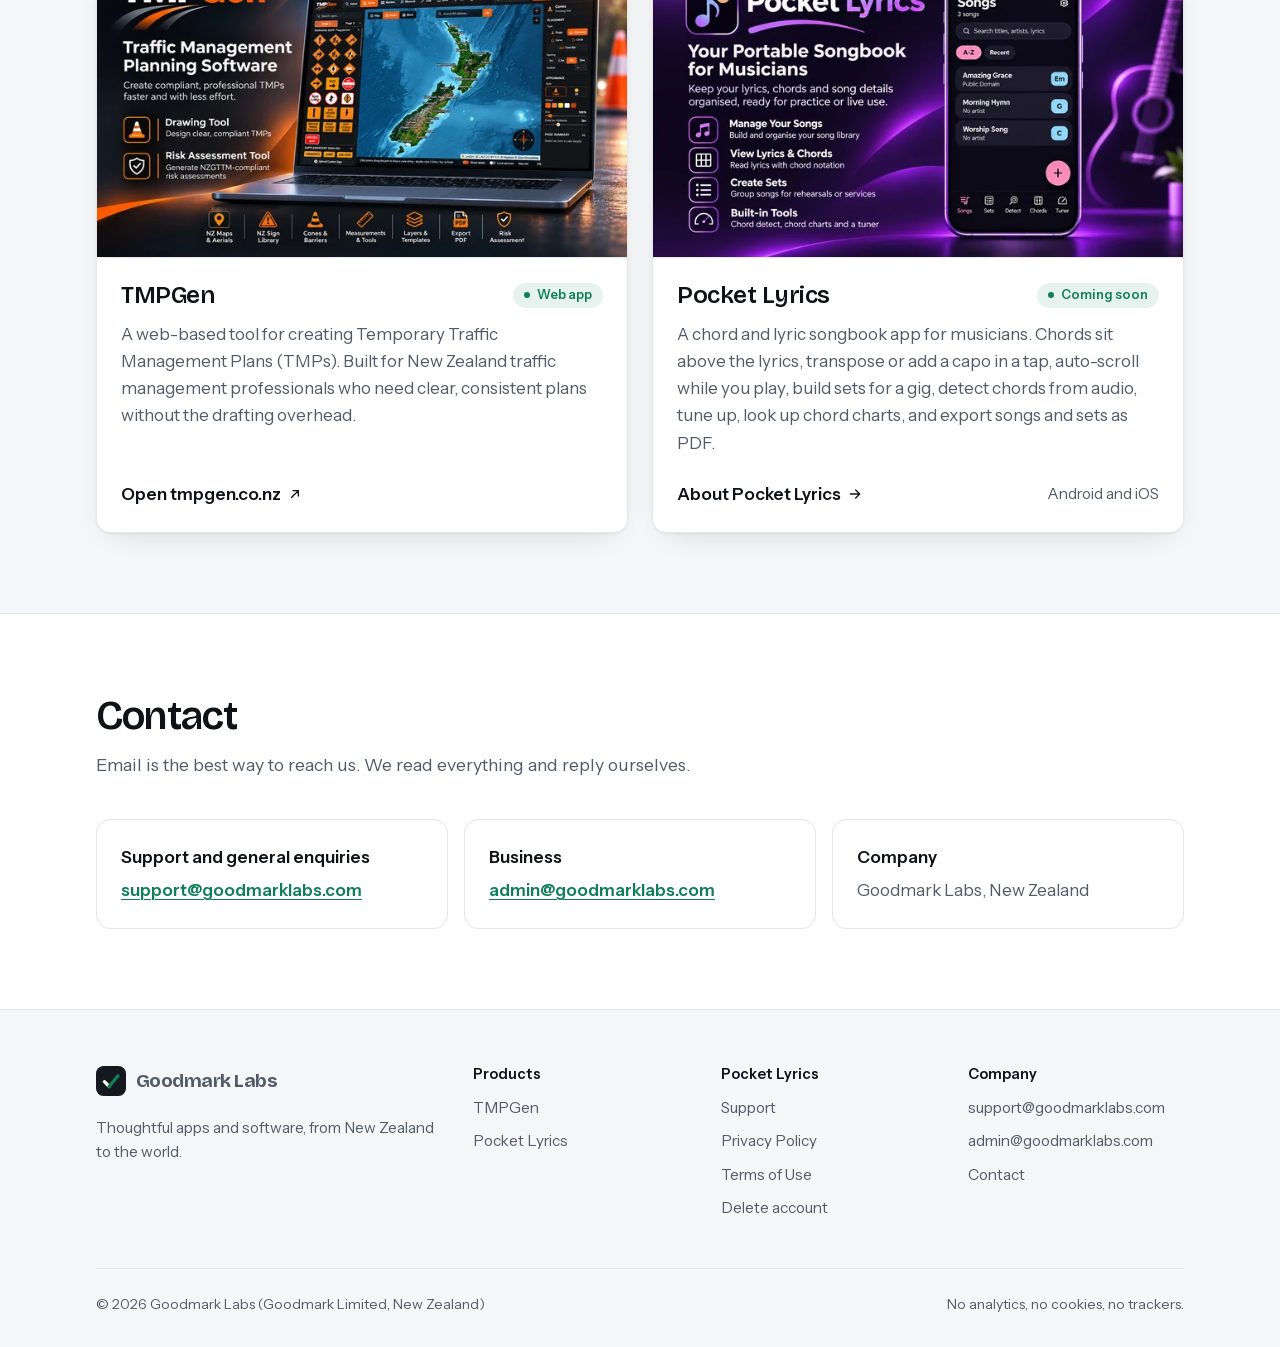
==== commit 63c7b532: "Add Auto-scroll, Capo and PDF export to the Pocket Lyrics features Three new feature cards on the Po" ====
--- a/index.html
+++ b/index.html
@@ -88,7 +88,7 @@
             <div class="product-art"><picture><source type="image/webp" srcset="/assets/img/pocket-lyrics-640.webp 640w, /assets/img/pocket-lyrics-960.webp 960w, /assets/img/pocket-lyrics-1280.webp 1280w, /assets/img/pocket-lyrics-1664.webp 1664w" sizes="(min-width: 72rem) 33.25rem, (min-width: 48rem) calc(50vw - 2.75rem), calc(100vw - 2.5rem)"><img src="/assets/img/pocket-lyrics-1280.jpg" srcset="/assets/img/pocket-lyrics-640.jpg 640w, /assets/img/pocket-lyrics-1280.jpg 1280w" sizes="(min-width: 72rem) 33.25rem, (min-width: 48rem) calc(50vw - 2.75rem), calc(100vw - 2.5rem)" width="1664" height="936" alt="A phone running Pocket Lyrics showing the song list, next to the app name and its main features: manage songs, view lyrics and chords, create sets, built-in tools." loading="lazy" decoding="async"></picture></div>
             <div class="product-body">
               <div class="product-title"><h3>Pocket Lyrics</h3><span class="pill">Coming soon</span></div>
-              <p>A chord and lyric songbook app for musicians. Chords sit above the lyrics, transpose in a tap, build sets for a gig, detect chords from audio, tune up, and look up chord charts.</p>
+              <p>A chord and lyric songbook app for musicians. Chords sit above the lyrics, transpose or add a capo in a tap, auto-scroll while you play, build sets for a gig, detect chords from audio, tune up, look up chord charts, and export songs and sets as PDF.</p>
               <div class="product-foot">
                 <a class="arrow-link stretch" href="/pocket-lyrics/">About Pocket Lyrics <svg aria-hidden="true" viewBox="0 0 24 24" fill="none" stroke="currentColor" stroke-width="2" stroke-linecap="round" stroke-linejoin="round"><path d="M5 12h14M13 6l6 6-6 6"/></svg></a>
                 <span class="effective">Android and iOS</span>
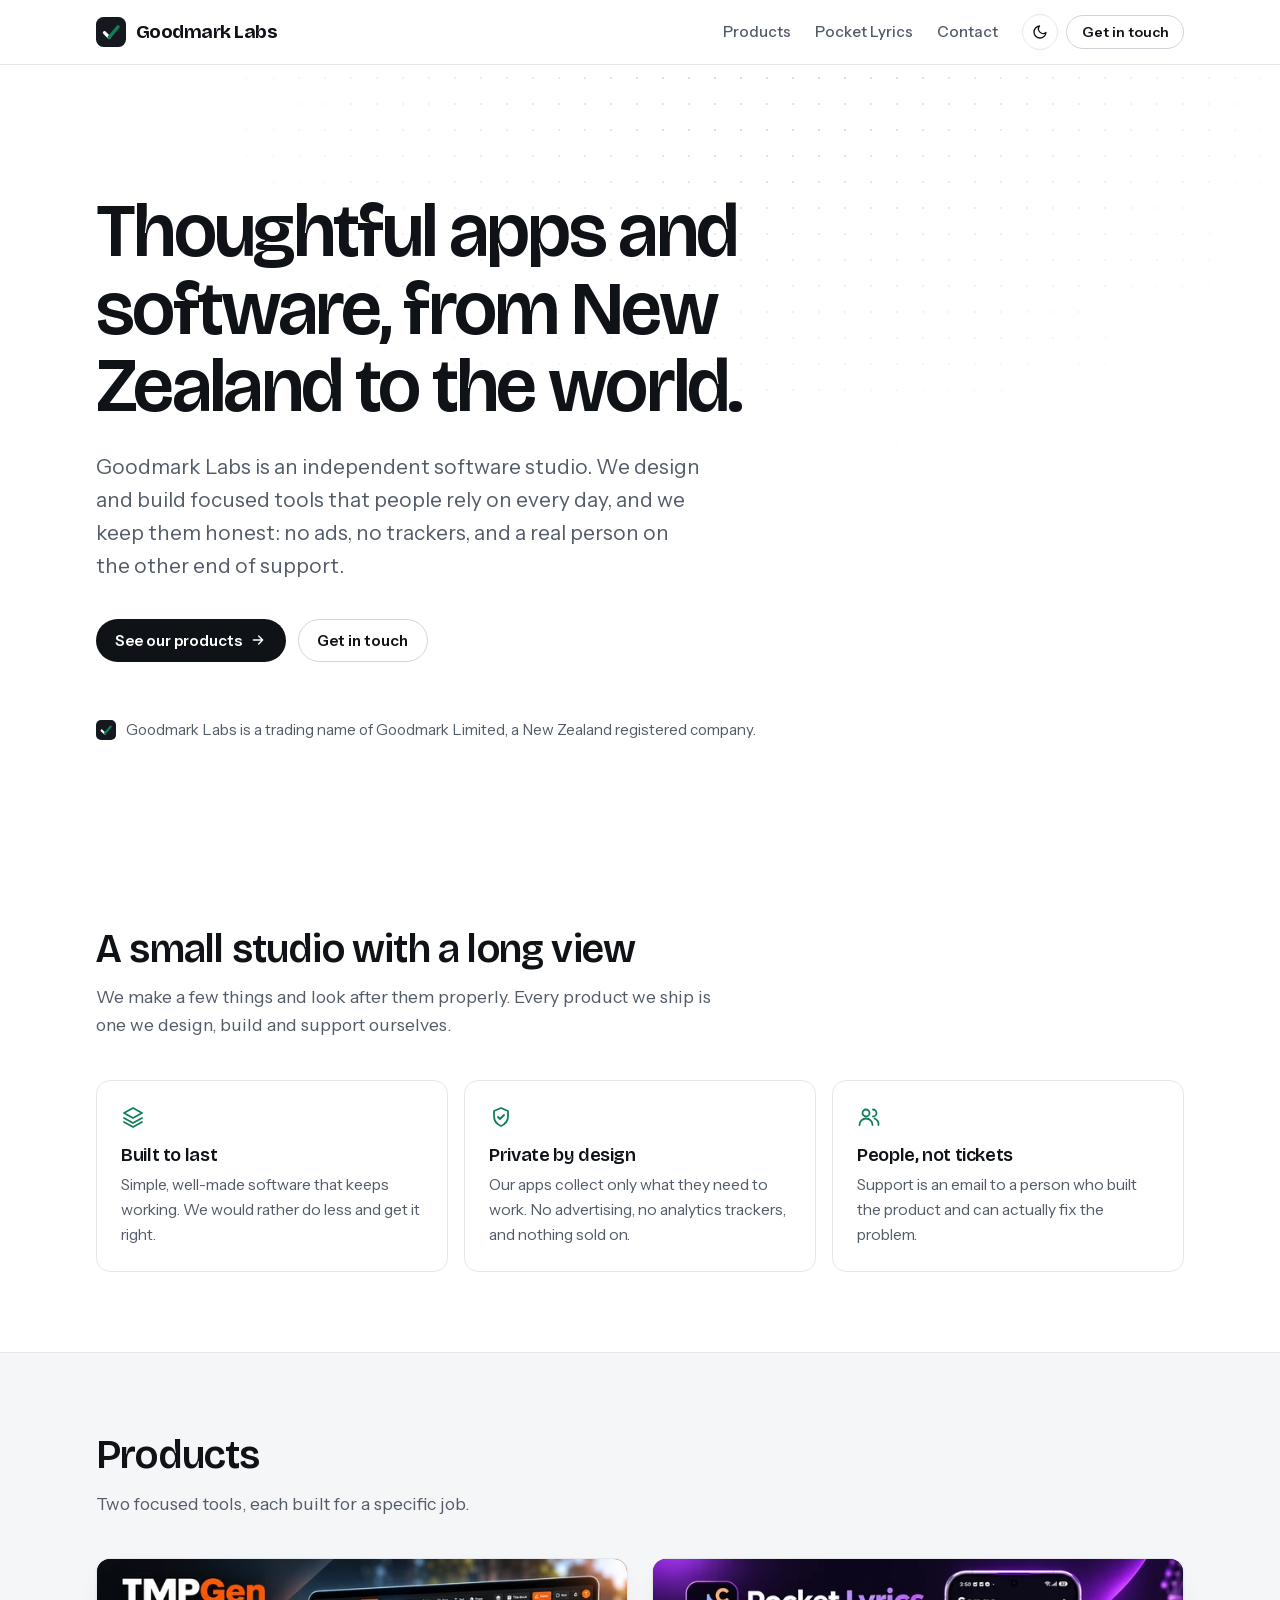
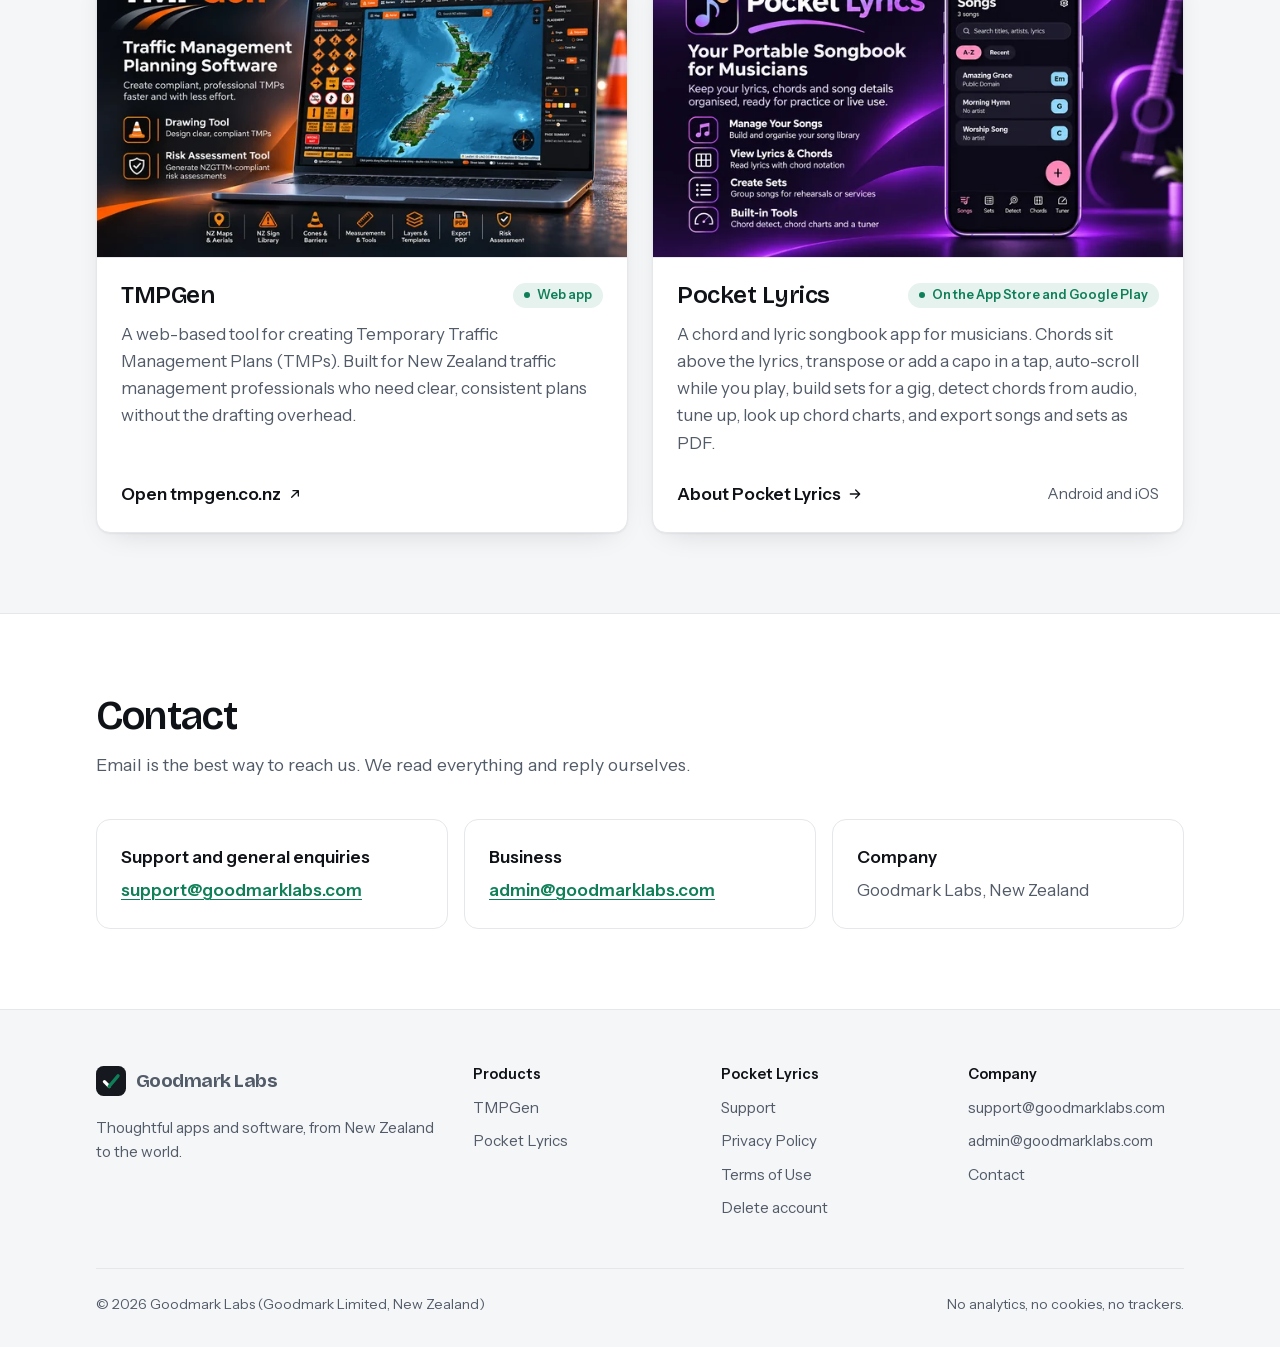
==== commit ac8be700: "Pocket Lyrics: App Store is live Swap "Coming soon on the App Store" for Apple's official Download o" ====
--- a/index.html
+++ b/index.html
@@ -20,7 +20,7 @@
   <link rel="preload" href="/assets/fonts/InstrumentSans.woff2" as="font" type="font/woff2" crossorigin>
   <script>/* Apply a saved light/dark choice before paint. Stored only in this browser; nothing is sent anywhere. */
   (function(){try{var t=localStorage.getItem("theme");if(t==="light"||t==="dark")document.documentElement.setAttribute("data-theme",t)}catch(e){}})();</script>
-  <link rel="stylesheet" href="/assets/site.css?v=20261105">
+  <link rel="stylesheet" href="/assets/site.css?v=20261119">
 </head>
 <body>
   <a class="skip-link" href="#main">Skip to content</a>
@@ -87,7 +87,7 @@
           <li class="product product--pl">
             <div class="product-art"><picture><source type="image/webp" srcset="/assets/img/pocket-lyrics-640.webp 640w, /assets/img/pocket-lyrics-960.webp 960w, /assets/img/pocket-lyrics-1280.webp 1280w, /assets/img/pocket-lyrics-1664.webp 1664w" sizes="(min-width: 72rem) 33.25rem, (min-width: 48rem) calc(50vw - 2.75rem), calc(100vw - 2.5rem)"><img src="/assets/img/pocket-lyrics-1280.jpg" srcset="/assets/img/pocket-lyrics-640.jpg 640w, /assets/img/pocket-lyrics-1280.jpg 1280w" sizes="(min-width: 72rem) 33.25rem, (min-width: 48rem) calc(50vw - 2.75rem), calc(100vw - 2.5rem)" width="1664" height="936" alt="A phone running Pocket Lyrics showing the song list, next to the app name and its main features: manage songs, view lyrics and chords, create sets, built-in tools." loading="lazy" decoding="async"></picture></div>
             <div class="product-body">
-              <div class="product-title"><h3>Pocket Lyrics</h3><span class="pill">Coming soon</span></div>
+              <div class="product-title"><h3>Pocket Lyrics</h3><span class="pill">On the App Store and Google Play</span></div>
               <p>A chord and lyric songbook app for musicians. Chords sit above the lyrics, transpose or add a capo in a tap, auto-scroll while you play, build sets for a gig, detect chords from audio, tune up, look up chord charts, and export songs and sets as PDF.</p>
               <div class="product-foot">
                 <a class="arrow-link stretch" href="/pocket-lyrics/">About Pocket Lyrics <svg aria-hidden="true" viewBox="0 0 24 24" fill="none" stroke="currentColor" stroke-width="2" stroke-linecap="round" stroke-linejoin="round"><path d="M5 12h14M13 6l6 6-6 6"/></svg></a>
--- a/assets/site.css
+++ b/assets/site.css
@@ -361,6 +361,10 @@
 .feature:hover { border-color: var(--pl-lavender-ink); transform: translateY(-2px); }
 .feature svg { width: 26px; height: 26px; color: var(--pl-lavender-ink); margin-bottom: 1rem; }
 .feature h3 { font-size: 1.1rem; margin-bottom: 0.35rem; }
+.feature-title { display: flex; align-items: center; justify-content: space-between; gap: 0.75rem; margin-bottom: 0.35rem; }
+.feature-title h3 { margin-bottom: 0; }
+.feature .pill { font-size: 0.72rem; padding: 0.3rem 0.55rem; flex-shrink: 0; }
+.features-note { margin-top: 1.25rem; color: var(--text-2); font-size: 0.95rem; max-width: 40rem; }
 .feature p { color: var(--text-2); font-size: 0.98rem; }
 @media (prefers-color-scheme: dark) { :root:not([data-theme="light"]) .feature svg { color: var(--pl-lavender); } :root:not([data-theme="light"]) .feature:hover { border-color: var(--pl-lavender); } }
 :root[data-theme="dark"] .feature svg { color: var(--pl-lavender); }
@@ -384,6 +388,13 @@
 }
 .platform svg { width: 18px; height: 18px; }
 
+/* Official store badges, shown unaltered. The Google Play PNG has built-in clear space,
+   so it is drawn larger and pulled back by that margin to match the App Store badge's height. */
+.store-badge { display: inline-block; line-height: 0; border-radius: 8px; }
+.store-badge img { display: block; width: auto; }
+.store-badge--play img { height: 70px; margin: -11px; }
+.store-badge--apple img { height: 48px; }
+
 .link-cards {
   list-style: none; margin: 0; padding: 0;
   display: grid; gap: 1rem;
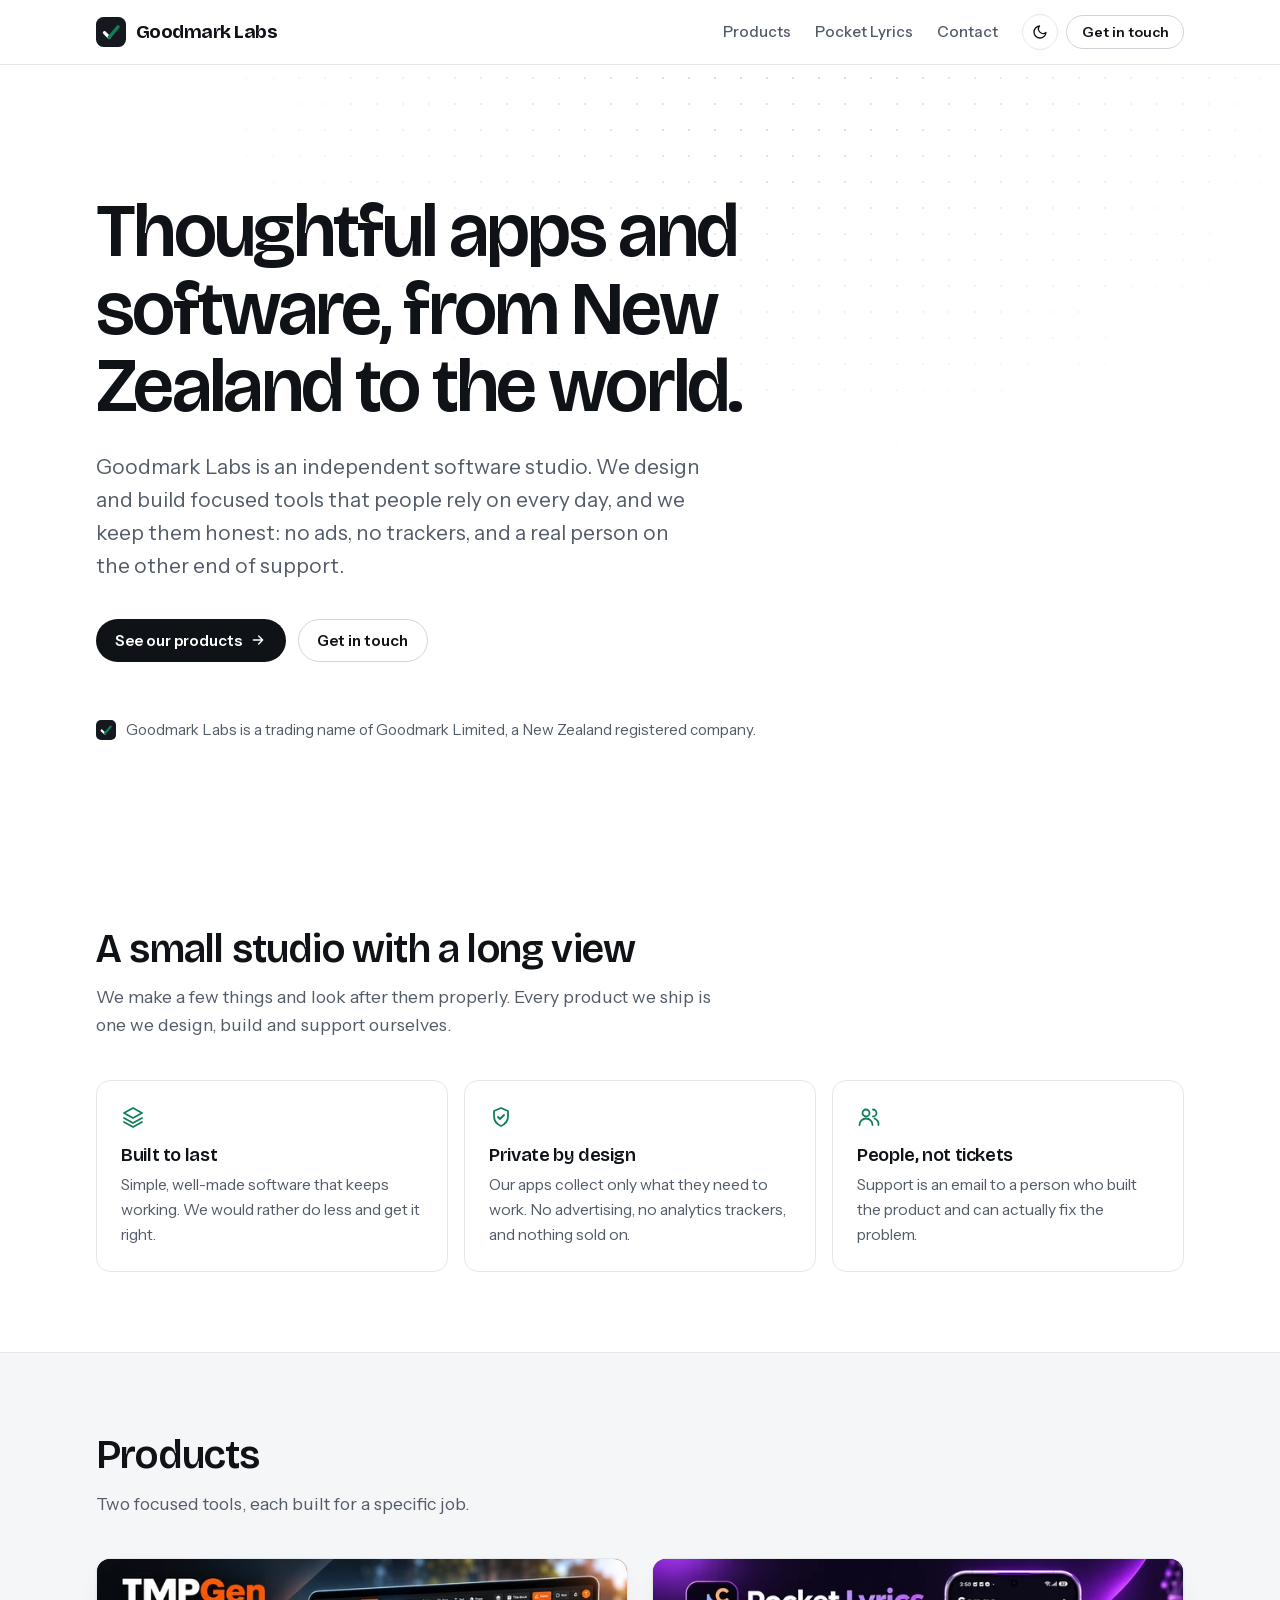
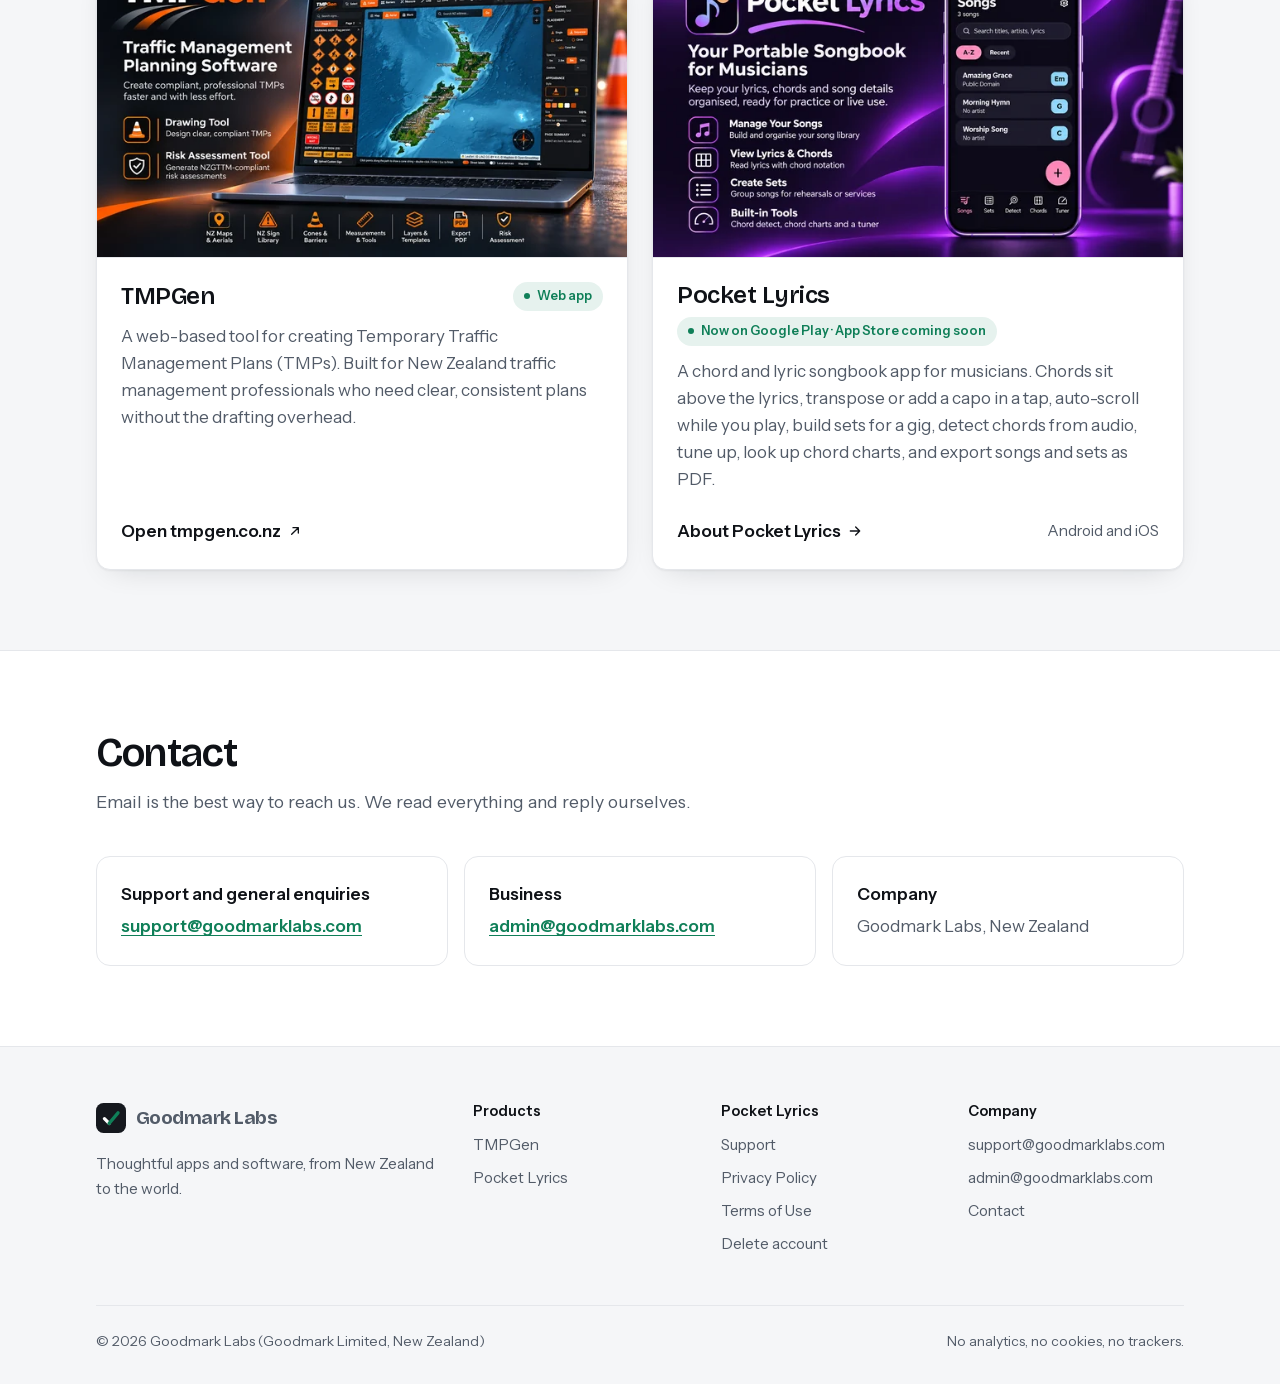
==== commit 37d03030: "Homepage: Pocket Lyrics card says Now on Google Play · App Store coming soon Let the product title r" ====
--- a/index.html
+++ b/index.html
@@ -87,7 +87,7 @@
           <li class="product product--pl">
             <div class="product-art"><picture><source type="image/webp" srcset="/assets/img/pocket-lyrics-640.webp 640w, /assets/img/pocket-lyrics-960.webp 960w, /assets/img/pocket-lyrics-1280.webp 1280w, /assets/img/pocket-lyrics-1664.webp 1664w" sizes="(min-width: 72rem) 33.25rem, (min-width: 48rem) calc(50vw - 2.75rem), calc(100vw - 2.5rem)"><img src="/assets/img/pocket-lyrics-1280.jpg" srcset="/assets/img/pocket-lyrics-640.jpg 640w, /assets/img/pocket-lyrics-1280.jpg 1280w" sizes="(min-width: 72rem) 33.25rem, (min-width: 48rem) calc(50vw - 2.75rem), calc(100vw - 2.5rem)" width="1664" height="936" alt="A phone running Pocket Lyrics showing the song list, next to the app name and its main features: manage songs, view lyrics and chords, create sets, built-in tools." loading="lazy" decoding="async"></picture></div>
             <div class="product-body">
-              <div class="product-title"><h3>Pocket Lyrics</h3><span class="pill">On the App Store and Google Play</span></div>
+              <div class="product-title"><h3>Pocket Lyrics</h3><span class="pill">Now on Google Play · App Store coming soon</span></div>
               <p>A chord and lyric songbook app for musicians. Chords sit above the lyrics, transpose or add a capo in a tap, auto-scroll while you play, build sets for a gig, detect chords from audio, tune up, look up chord charts, and export songs and sets as PDF.</p>
               <div class="product-foot">
                 <a class="arrow-link stretch" href="/pocket-lyrics/">About Pocket Lyrics <svg aria-hidden="true" viewBox="0 0 24 24" fill="none" stroke="currentColor" stroke-width="2" stroke-linecap="round" stroke-linejoin="round"><path d="M5 12h14M13 6l6 6-6 6"/></svg></a>
--- a/assets/site.css
+++ b/assets/site.css
@@ -286,8 +286,9 @@
 .product-art picture { display: block; }
 .product-art img { display: block; width: 100%; height: auto; aspect-ratio: 16 / 9; object-fit: contain; }
 .product-body { padding: 1.5rem; display: flex; flex-direction: column; gap: 0.75rem; flex: 1; }
-.product-title { display: flex; align-items: center; justify-content: space-between; gap: 1rem; }
+.product-title { display: flex; flex-wrap: wrap; align-items: center; justify-content: space-between; gap: 0.5rem 1rem; }
 .product-title h3 { font-size: 1.5rem; }
+.product-title .pill { line-height: 1.25; text-wrap: balance; }
 .product-body p { color: var(--text-2); }
 .product-foot { margin-top: auto; padding-top: 0.75rem; display: flex; flex-wrap: wrap; align-items: center; justify-content: space-between; gap: 0.75rem; }
 .product .stretch::after { content: ""; position: absolute; inset: 0; }
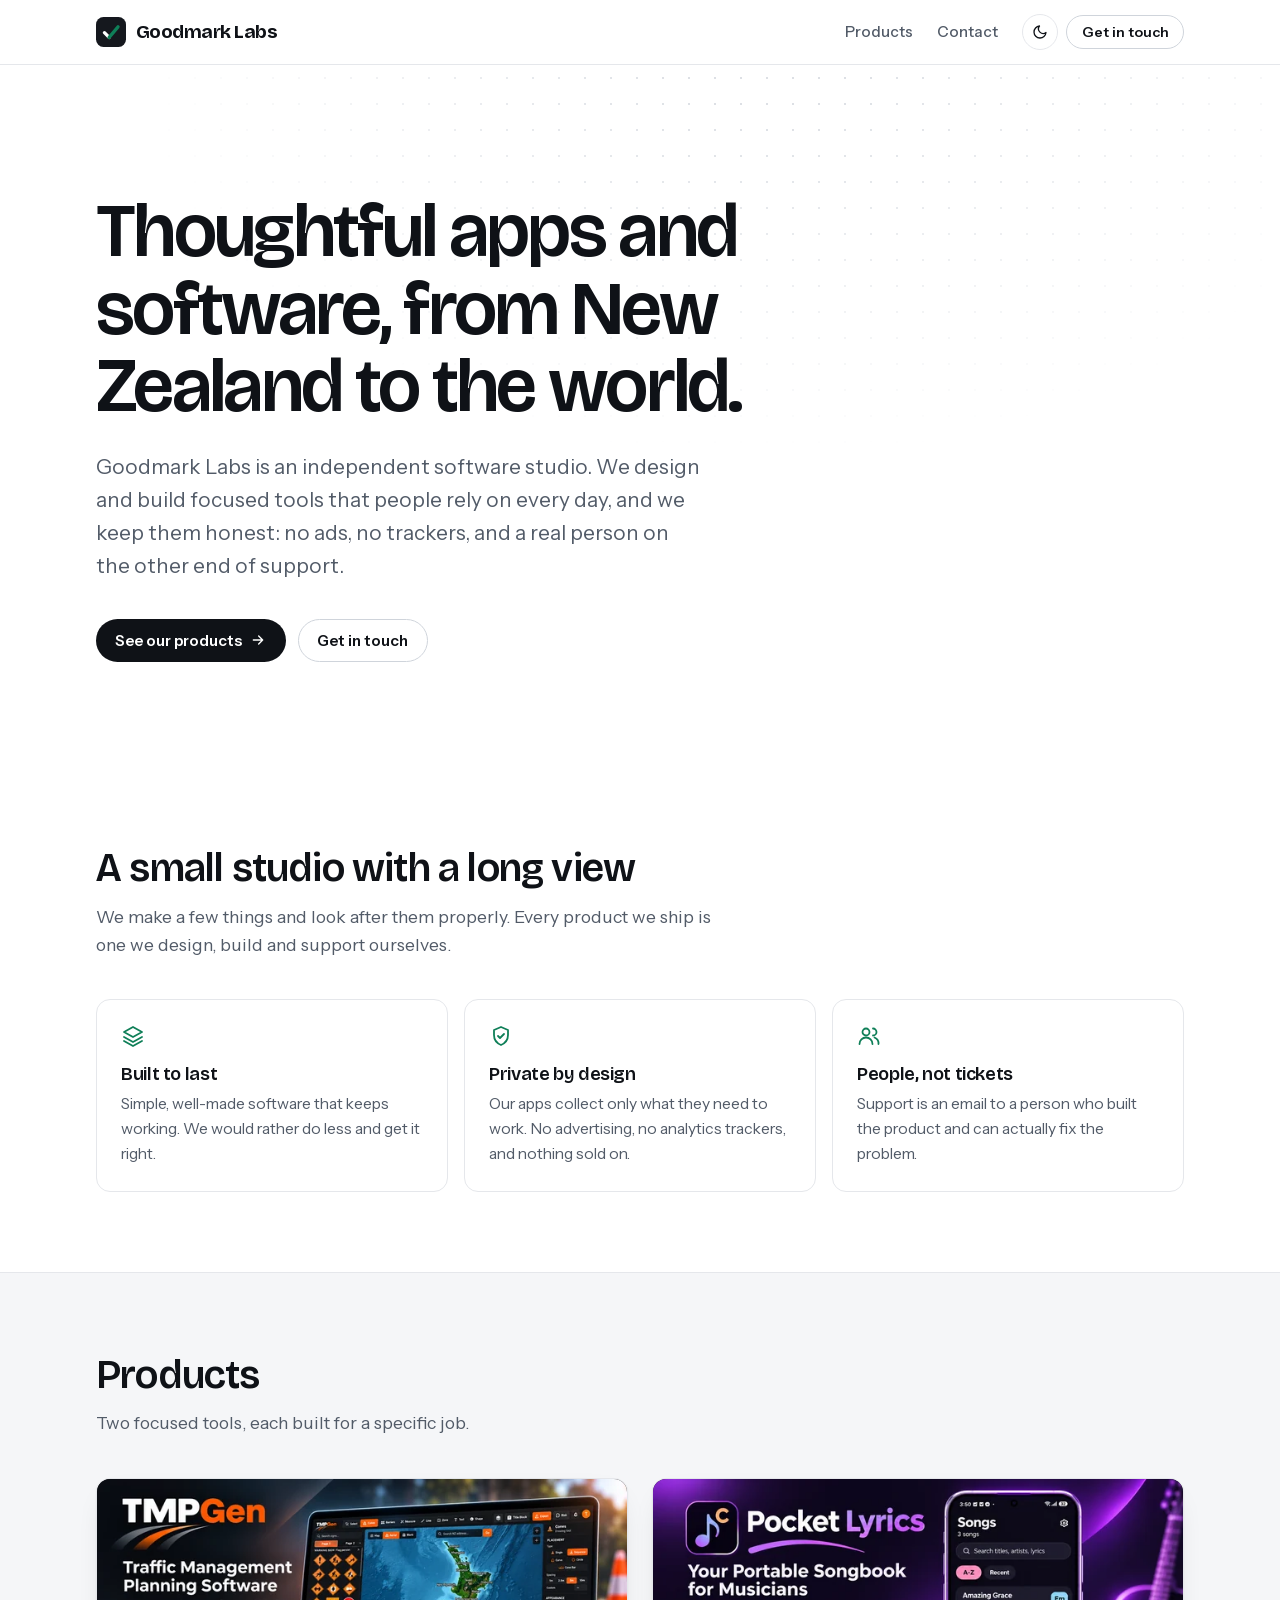
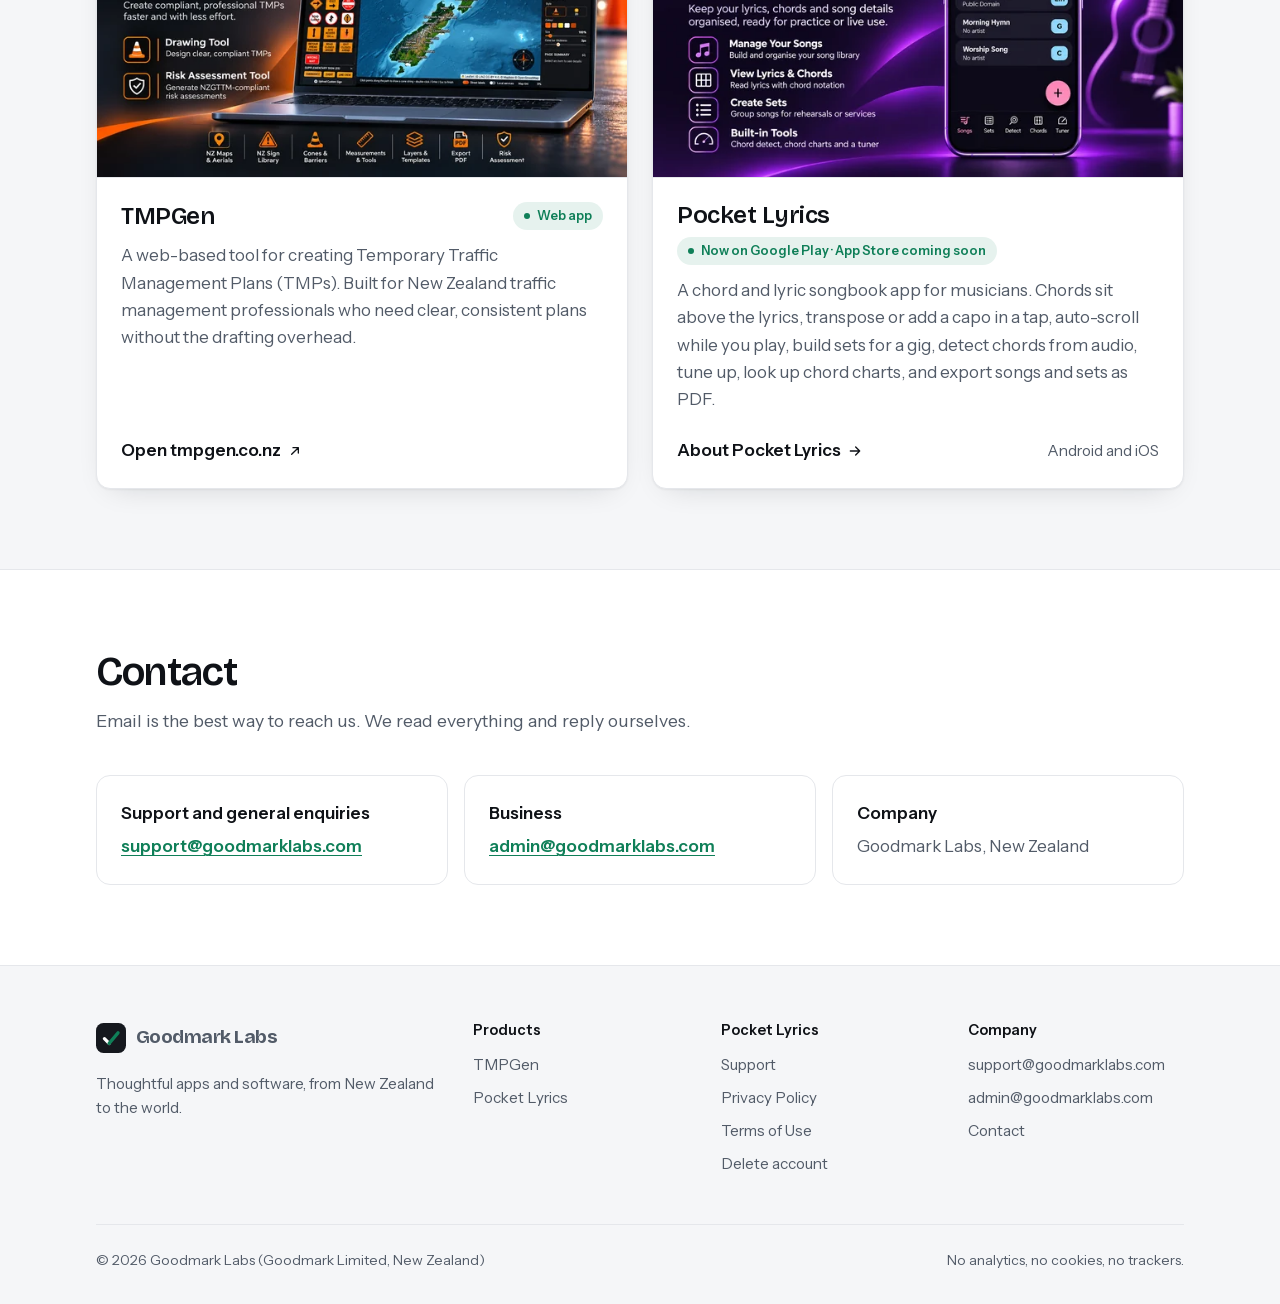
==== commit 1d634719: "Homepage: drop the Pocket Lyrics nav link and the trading-name line Products already lists Pocket Ly" ====
--- a/index.html
+++ b/index.html
@@ -20,17 +20,16 @@
   <link rel="preload" href="/assets/fonts/InstrumentSans.woff2" as="font" type="font/woff2" crossorigin>
   <script>/* Apply a saved light/dark choice before paint. Stored only in this browser; nothing is sent anywhere. */
   (function(){try{var t=localStorage.getItem("theme");if(t==="light"||t==="dark")document.documentElement.setAttribute("data-theme",t)}catch(e){}})();</script>
-  <link rel="stylesheet" href="/assets/site.css?v=20261119">
+  <link rel="stylesheet" href="/assets/site.css?v=20261120">
 </head>
 <body>
   <a class="skip-link" href="#main">Skip to content</a>
-  <header class="site-header">
+  <header class="site-header site-header--split">
     <div class="wrap">
       <a class="brand" href="/"><svg class="mark" aria-hidden="true" viewBox="0 0 64 64"><rect class="mark-bg" width="64" height="64" rx="16"/><path class="mark-tick" d="M18 33.5 L28 43.5" fill="none" stroke-width="7" stroke-linecap="round"/><path class="mark-tick-2" d="M28 43.5 L47 21" fill="none" stroke-width="7" stroke-linecap="round"/></svg>Goodmark Labs</a>
       <nav class="site-nav" aria-label="Main">
         <ul>
           <li><a href="/#products">Products</a></li>
-          <li><a href="/pocket-lyrics/">Pocket Lyrics</a></li>
           <li><a href="/#contact">Contact</a></li>
         </ul>
       </nav>
@@ -49,7 +48,6 @@
           <a class="btn btn-primary" href="#products">See our products <svg aria-hidden="true" viewBox="0 0 24 24" fill="none" stroke="currentColor" stroke-width="2" stroke-linecap="round" stroke-linejoin="round"><path d="M5 12h14M13 6l6 6-6 6"/></svg></a>
           <a class="btn btn-ghost" href="mailto:support@goodmarklabs.com">Get in touch</a>
         </div>
-        <p class="hero-note"><svg class="mark" aria-hidden="true" viewBox="0 0 64 64"><rect class="mark-bg" width="64" height="64" rx="16"/><path class="mark-tick" d="M18 33.5 L28 43.5" fill="none" stroke-width="7" stroke-linecap="round"/><path class="mark-tick-2" d="M28 43.5 L47 21" fill="none" stroke-width="7" stroke-linecap="round"/></svg> Goodmark Labs is a trading name of Goodmark Limited, a New Zealand registered company.</p>
       </div>
     </section>
 
--- a/assets/site.css
+++ b/assets/site.css
@@ -193,6 +193,8 @@
 .site-nav a:hover, .site-nav a[aria-current="page"] { color: var(--text); }
 .header-actions { display: flex; align-items: center; gap: 0.5rem; }
 @media (max-width: 40rem) { .header-actions .btn { display: none; } }
+/* Home: on phones keep the theme toggle beside the logo and give the nav its own row. */
+@media (max-width: 40rem) { .site-header--split .site-nav { order: 3; flex-basis: 100%; } }
 
 .theme-toggle {
   width: 36px; height: 36px; border-radius: 999px;
@@ -234,8 +236,6 @@
 }
 .hero .lede { font-size: clamp(1.1rem, 1rem + 0.5vw, 1.3rem); max-width: 38rem; margin-bottom: 2.25rem; }
 .hero .actions { display: flex; flex-wrap: wrap; gap: 0.75rem; }
-.hero-note { margin-top: 3.5rem; color: var(--text-2); font-size: 0.95rem; display: flex; align-items: center; gap: 0.6rem; }
-.hero-note .mark { width: 20px; height: 20px; }
 
 @keyframes rise { from { opacity: 0; transform: translateY(14px); } to { opacity: 1; transform: none; } }
 .hero .wrap > * { animation: rise 0.7s cubic-bezier(0.2, 0.7, 0.2, 1) both; }
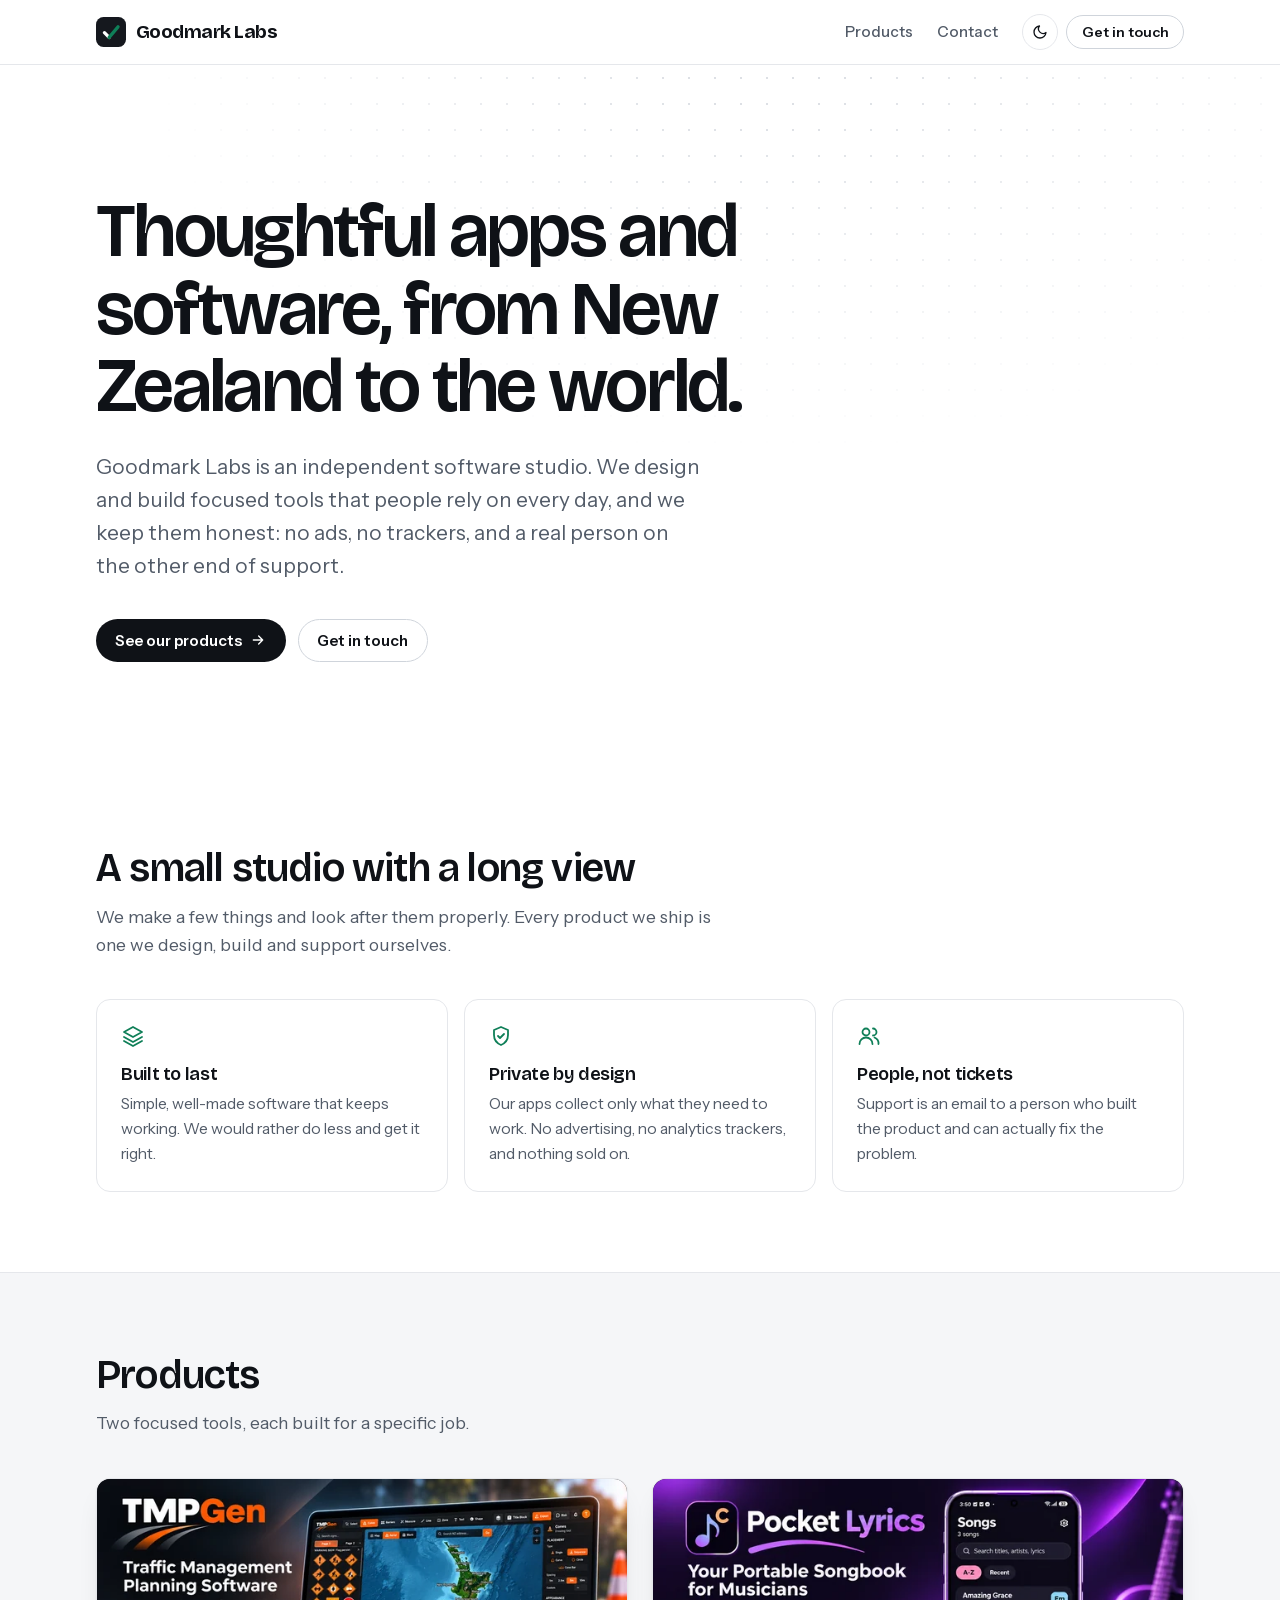
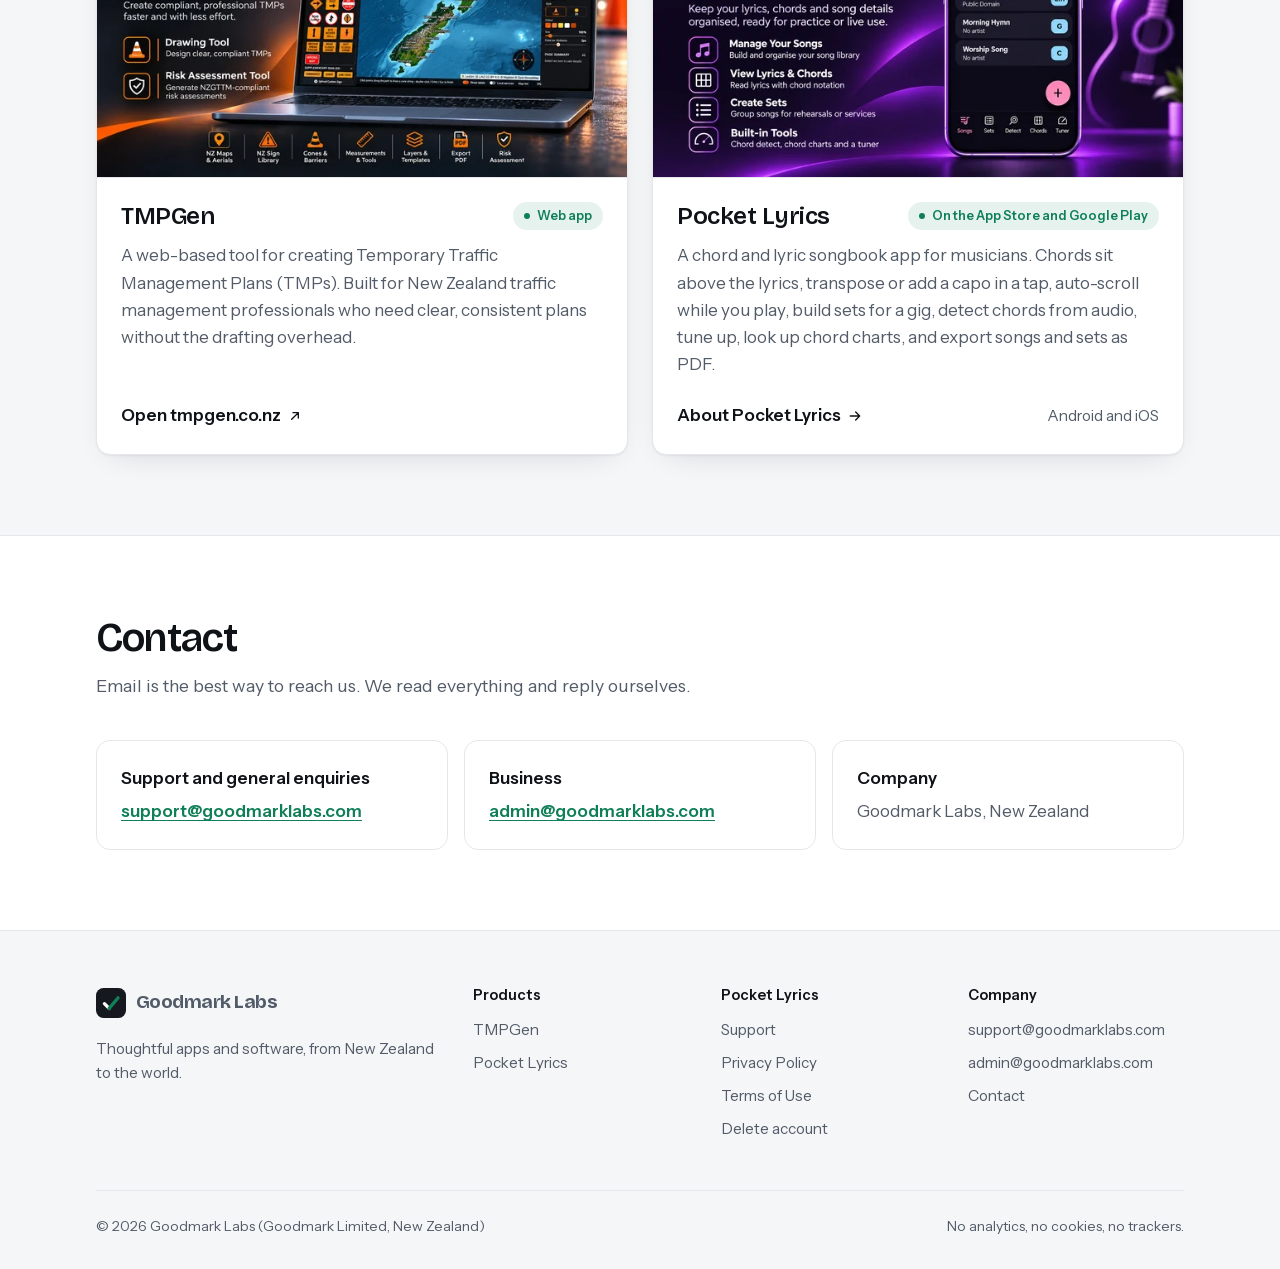
==== commit dd1ea903: "Merge branch 'main' into app-store-live # Conflicts: #	pocket-lyrics/index.html" ====
--- a/index.html
+++ b/index.html
@@ -85,7 +85,7 @@
           <li class="product product--pl">
             <div class="product-art"><picture><source type="image/webp" srcset="/assets/img/pocket-lyrics-640.webp 640w, /assets/img/pocket-lyrics-960.webp 960w, /assets/img/pocket-lyrics-1280.webp 1280w, /assets/img/pocket-lyrics-1664.webp 1664w" sizes="(min-width: 72rem) 33.25rem, (min-width: 48rem) calc(50vw - 2.75rem), calc(100vw - 2.5rem)"><img src="/assets/img/pocket-lyrics-1280.jpg" srcset="/assets/img/pocket-lyrics-640.jpg 640w, /assets/img/pocket-lyrics-1280.jpg 1280w" sizes="(min-width: 72rem) 33.25rem, (min-width: 48rem) calc(50vw - 2.75rem), calc(100vw - 2.5rem)" width="1664" height="936" alt="A phone running Pocket Lyrics showing the song list, next to the app name and its main features: manage songs, view lyrics and chords, create sets, built-in tools." loading="lazy" decoding="async"></picture></div>
             <div class="product-body">
-              <div class="product-title"><h3>Pocket Lyrics</h3><span class="pill">Now on Google Play · App Store coming soon</span></div>
+              <div class="product-title"><h3>Pocket Lyrics</h3><span class="pill">On the App Store and Google Play</span></div>
               <p>A chord and lyric songbook app for musicians. Chords sit above the lyrics, transpose or add a capo in a tap, auto-scroll while you play, build sets for a gig, detect chords from audio, tune up, look up chord charts, and export songs and sets as PDF.</p>
               <div class="product-foot">
                 <a class="arrow-link stretch" href="/pocket-lyrics/">About Pocket Lyrics <svg aria-hidden="true" viewBox="0 0 24 24" fill="none" stroke="currentColor" stroke-width="2" stroke-linecap="round" stroke-linejoin="round"><path d="M5 12h14M13 6l6 6-6 6"/></svg></a>
--- a/assets/site.css
+++ b/assets/site.css
@@ -365,7 +365,7 @@
 .feature-title { display: flex; align-items: center; justify-content: space-between; gap: 0.75rem; margin-bottom: 0.35rem; }
 .feature-title h3 { margin-bottom: 0; }
 .feature .pill { font-size: 0.72rem; padding: 0.3rem 0.55rem; flex-shrink: 0; }
-.features-note { margin-top: 1.25rem; color: var(--text-2); font-size: 0.95rem; max-width: 40rem; }
+.features-note { margin-top: 1.25rem; color: var(--text-2); font-size: 0.95rem; max-width: 46rem; text-wrap: pretty; }
 .feature p { color: var(--text-2); font-size: 0.98rem; }
 @media (prefers-color-scheme: dark) { :root:not([data-theme="light"]) .feature svg { color: var(--pl-lavender); } :root:not([data-theme="light"]) .feature:hover { border-color: var(--pl-lavender); } }
 :root[data-theme="dark"] .feature svg { color: var(--pl-lavender); }
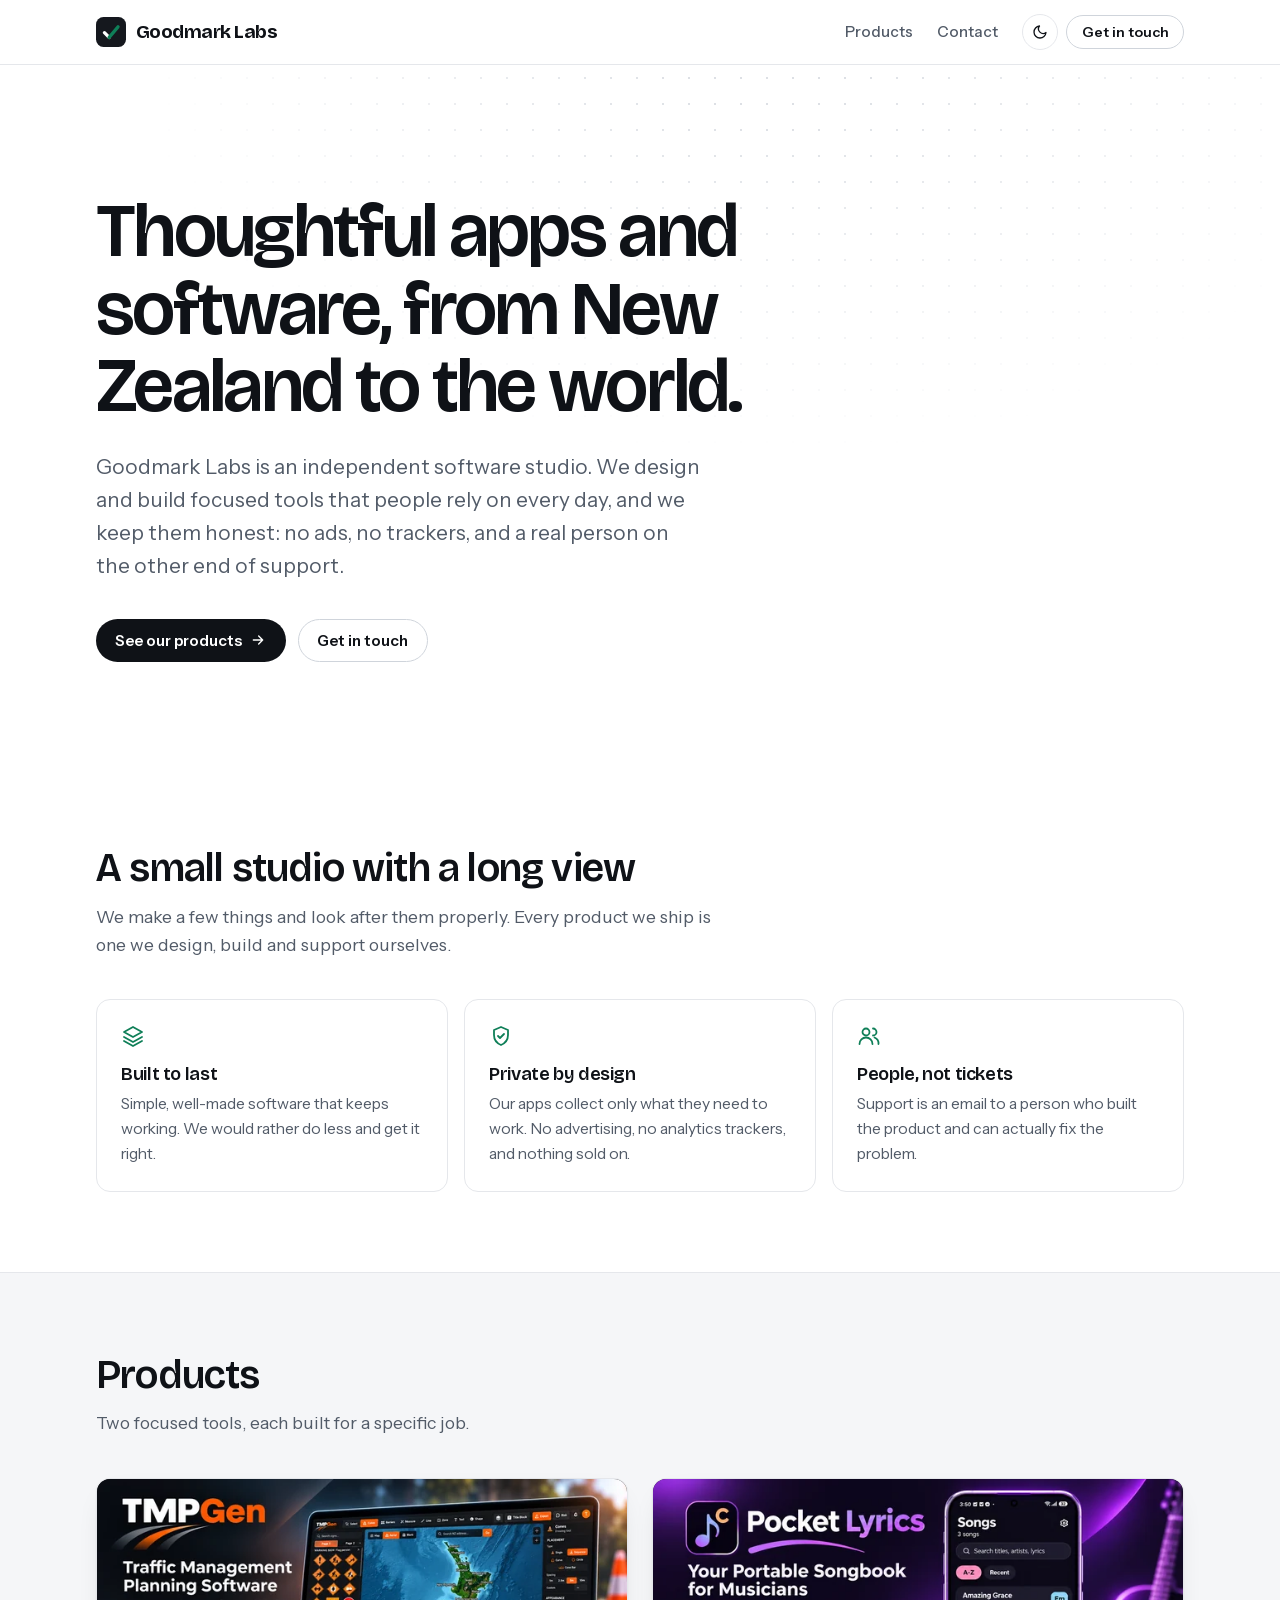
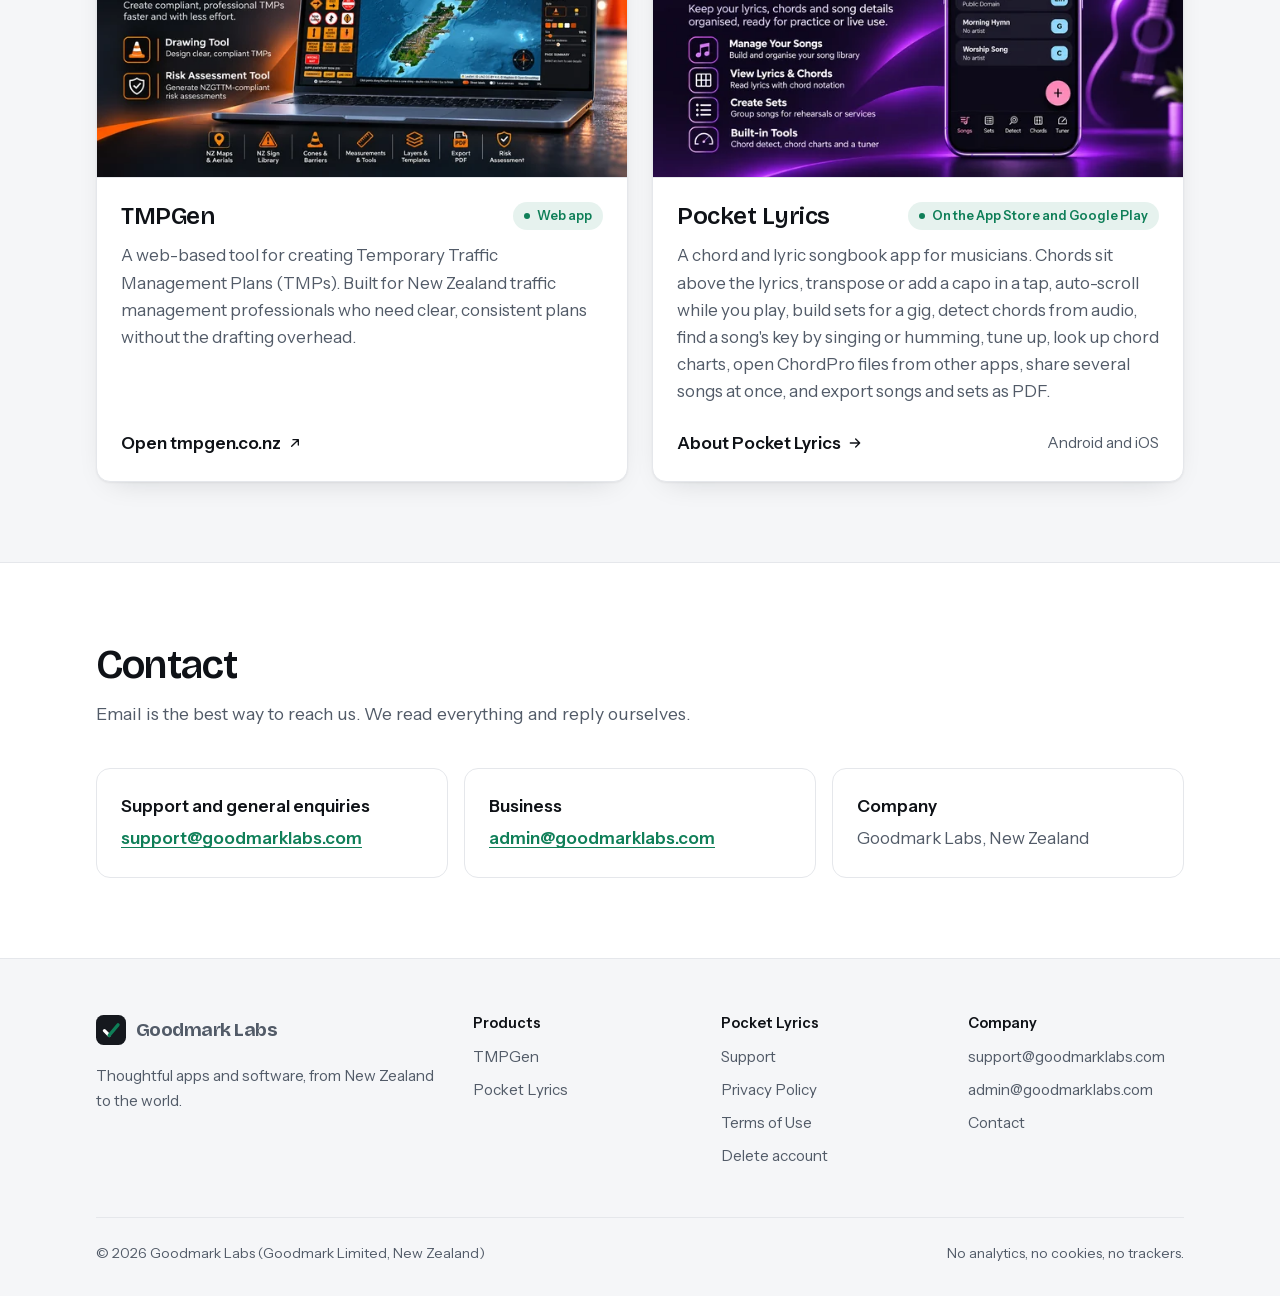
==== commit fb0fb766: "Pocket Lyrics: Voice mode (Pro), open ChordPro files from other apps, share several songs at once Co" ====
--- a/index.html
+++ b/index.html
@@ -86,7 +86,7 @@
             <div class="product-art"><picture><source type="image/webp" srcset="/assets/img/pocket-lyrics-640.webp 640w, /assets/img/pocket-lyrics-960.webp 960w, /assets/img/pocket-lyrics-1280.webp 1280w, /assets/img/pocket-lyrics-1664.webp 1664w" sizes="(min-width: 72rem) 33.25rem, (min-width: 48rem) calc(50vw - 2.75rem), calc(100vw - 2.5rem)"><img src="/assets/img/pocket-lyrics-1280.jpg" srcset="/assets/img/pocket-lyrics-640.jpg 640w, /assets/img/pocket-lyrics-1280.jpg 1280w" sizes="(min-width: 72rem) 33.25rem, (min-width: 48rem) calc(50vw - 2.75rem), calc(100vw - 2.5rem)" width="1664" height="936" alt="A phone running Pocket Lyrics showing the song list, next to the app name and its main features: manage songs, view lyrics and chords, create sets, built-in tools." loading="lazy" decoding="async"></picture></div>
             <div class="product-body">
               <div class="product-title"><h3>Pocket Lyrics</h3><span class="pill">On the App Store and Google Play</span></div>
-              <p>A chord and lyric songbook app for musicians. Chords sit above the lyrics, transpose or add a capo in a tap, auto-scroll while you play, build sets for a gig, detect chords from audio, tune up, look up chord charts, and export songs and sets as PDF.</p>
+              <p>A chord and lyric songbook app for musicians. Chords sit above the lyrics, transpose or add a capo in a tap, auto-scroll while you play, build sets for a gig, detect chords from audio, find a song's key by singing or humming, tune up, look up chord charts, open ChordPro files from other apps, share several songs at once, and export songs and sets as PDF.</p>
               <div class="product-foot">
                 <a class="arrow-link stretch" href="/pocket-lyrics/">About Pocket Lyrics <svg aria-hidden="true" viewBox="0 0 24 24" fill="none" stroke="currentColor" stroke-width="2" stroke-linecap="round" stroke-linejoin="round"><path d="M5 12h14M13 6l6 6-6 6"/></svg></a>
                 <span class="effective">Android and iOS</span>
--- a/assets/site.css
+++ b/assets/site.css
@@ -336,6 +336,10 @@
 .pl-hero h1 { font-size: clamp(2.5rem, 1.5rem + 4vw, 4rem); letter-spacing: -0.035em; margin-bottom: 1rem; color: #fff; }
 .pl-hero .lede { color: var(--pl-muted); margin-bottom: 1.75rem; }
 .pl-hero .actions { display: flex; flex-wrap: wrap; align-items: center; gap: 0.75rem; }
+/* Two rows: store badges, then the text buttons, each row kept together. */
+.pl-hero .actions--rows { flex-direction: column; align-items: flex-start; gap: 1rem; }
+.pl-hero .action-row { display: flex; flex-wrap: wrap; align-items: center; gap: 0.75rem; }
+@media (max-width: 24rem) { .pl-hero .action-row { gap: 0.5rem; } .pl-hero .action-row .btn { padding-left: 0.95rem; padding-right: 0.95rem; } }
 .pl-pill { background: rgba(251, 197, 156, 0.16); color: var(--pl-peach); }
 .pl-hero .btn-ghost { color: #fff; border-color: rgba(255, 255, 255, 0.25); }
 .pl-hero .btn-ghost:hover { background: rgba(255, 255, 255, 0.08); border-color: rgba(255, 255, 255, 0.5); }
